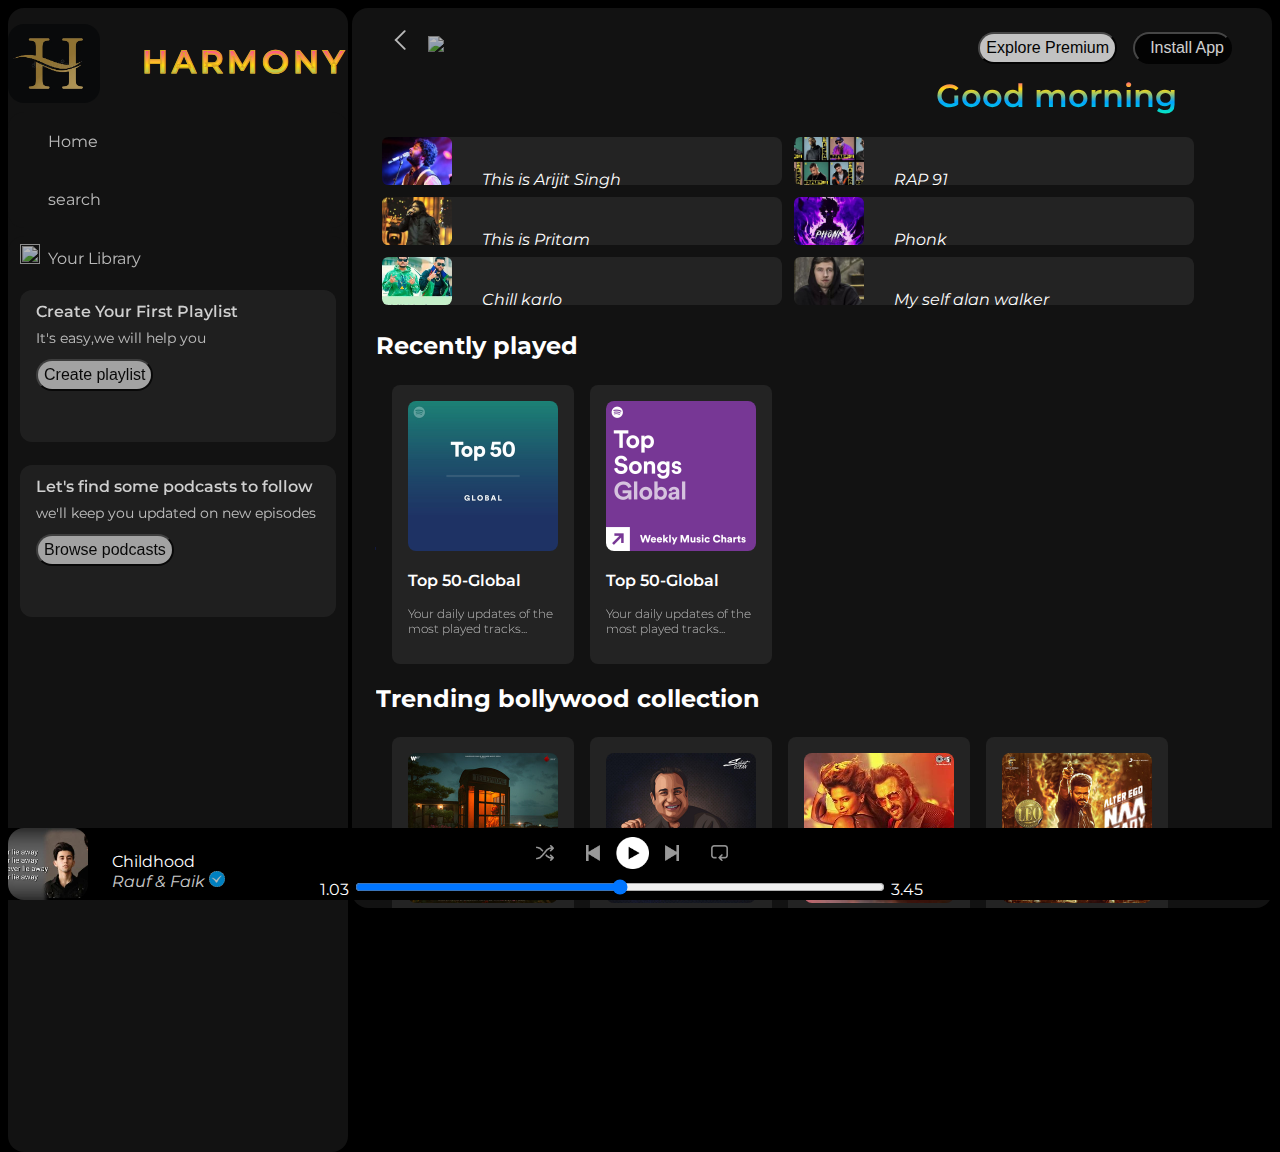
==== index.html @ d65680e7 "first commit" ====
<!DOCTYPE html>
<html lang="en">

<head>
    <meta charset="UTF-8">
    <meta name="viewport" content="width=device-width, initial-scale=1.0">
    <link rel="icon" href="assets/harmony3.jpeg">
    <link rel="stylesheet" href="style.css">
    <link rel="stylesheet" href="https://cdnjs.cloudflare.com/ajax/libs/font-awesome/6.4.2/css/all.min.css"
        integrity="sha512-z3gLpd7yknf1YoNbCzqRKc4qyor8gaKU1qmn+CShxbuBusANI9QpRohGBreCFkKxLhei6S9CQXFEbbKuqLg0DA=="
        crossorigin="anonymous" referrerpolicy="no-referrer" />
    <link rel="preconnect" href="https://fonts.googleapis.com">
    <link rel="preconnect" href="https://fonts.gstatic.com" crossorigin>
    <link href="https://fonts.googleapis.com/css2?family=Montserrat:wght@300;400;500;600;700&display=swap"
        rel="stylesheet">
    <title>Harmony- Web Player: Music for everyone</title>
</head>

<body>
    <div class="main">
        <div class="slidebar">
            <div class="logo">
                <div class="logo-img">
                    <img src="assets/harmony4.webp">
                </div>
                <div class="logo-info">HARMONY</div>
    
            </div>
            <div class="nav">
                <div class="nav-option">
                    <i class="fa-solid fa-house"></i>
                    <a href="#">Home</a>
                </div>
                <div class="nav-option">
                    <i class="fa-solid fa-magnifying-glass"></i>
                    <a href="#">search</a>
                </div>
            </div>
            <div class="library">
                <div class="options">
                    <div class="lib-option">
                        <img src="assets/library_icon - Shortcut.lnk">
                        <a href="#">Your Library</a>
                    </div>
                    <div class="icons">
                        <i class="fa-solid fa-plus"></i>
                        <i class="fa-solid fa-arrow-right"></i>
                    </div>
                </div>
                <div class="lib-boxes">
                    <div class="box">
                        <div class="box-p1">Create Your First Playlist</div>
                        <div class="box-p2">It's easy,we will help you</div>
                        <button class="badge">Create playlist</button>
                    </div>
                    <div class="box">
                        <div class="box-p1">Let's find some podcasts to follow</div>
                        <div class="box-p2">we'll keep you updated on new episodes</div>
                        <button class="badge">Browse podcasts</button>
                    </div>
                </div>
            </div>
        </div>
        <div class="main-content">
            <div class="sticky-nav">
                <div class="sticky-nav-icons">
                    <img src="assets/backward_icon.png">
                    <img src="assets/forward_icon - Shortcut.lnk" class="hide">
                </div>
                <div class="sticky-nav-options">
                    <button class="badge hide">Explore Premium</button>
                    <button class="badge dark-badge"><i class="fa-solid fa-circle-down"></i>Install App </button>
                    <i class="fa-regular fa-user"></i>
                </div>
            </div>
            <div class="animation">
                <div class="greet"> Good morning </div>
                <div class="body">
                    <div class="color one"><img src="assets/arijitsingh.jpeg"> <i>This is Arijit Singh</i></div>
                    <div class="color two"><img src="assets/RAP91jpeg.jpeg"> <i>RAP 91</i> </div>
                    <div class="color three"><img src="assets/pritam.jpeg"> <i>This is Pritam</i> </div>
                    <div class="color four"> <img src="assets/phonk.jpeg"> <i>Phonk</i> </div>
                    <div class="color five"> <img src="assets/chill.jpeg"> <i>Chill karlo</i></div>
                    <div class="color six"><img src="assets/alan.jpeg"> <i>My self alan walker</i></div>
                </div>
            </div>
            <h2>Recently played</h2>
            <div class="cards-container">
                <div class="card">
                    <img src="assets/card1img.jpeg">
                    <P class="card-tittle">Top 50-Global</P>
                    <p class="card-info">Your daily updates of the most played tracks...</p>
                </div>
                <div class="card">
                    <img src="assets/card5img.jpeg">
                    <P class="card-tittle">Top 50-Global</P>
                    <p class="card-info">Your daily updates of the most played tracks...</p>
                </div>
            </div>
            <h2>Trending bollywood collection</h2>
            <div class="cards-container">
                <div class="card">
                    <img src="assets/card2img.jpeg">
                    <P class="card-tittle">Top 50-Global</P>
                    <p class="card-info">Your daily updates of the most played tracks...</p>
                </div>
                <div class="card">
                    <img src="assets/card3img.jpeg">
                    <P class="card-tittle">Top 50-Global</P>
                    <p class="card-info">Your daily updates of the most played tracks...</p>
                </div>
                <div class="card">
                    <img src="assets/bollywoodimg.jpeg">
                    <P class="card-tittle">Top 50-Global</P>
                    <p class="card-info">Your daily updates of the most played tracks...</p>
                </div>
                <div class="card">
                    <img src="assets/card4img.jpeg">
                    <P class="card-tittle">Top 50-Global</P>
                    <p class="card-info">Your daily updates of the most played tracks...</p>
                </div>
                <div class="card">
                    <img src="assets/bollywoodimg1.jpeg">
                    <P class="card-tittle">Top 50-Global</P>
                    <p class="card-info">Your daily updates of the most played tracks...</p>
                </div>
            </div>
            <h2>Featured Charts</h2>
            <div class="cards-container">
                <div class="card">
                    <img src="assets/card5img.jpeg">
                    <P class="card-tittle">Top 50-Global</P>
                    <p class="card-info">Your daily updates of the most played tracks...</p>
                </div>
                <div class="card">
                    <img src="assets/card6img.jpeg">
                    <P class="card-tittle">Top 50-Global</P>
                    <p class="card-info">Your daily updates of the most played tracks...</p>
                </div>
                <div class="card">
                    <img src="assets/card1img.jpeg">
                    <P class="card-tittle">Top 50-Global</P>
                    <p class="card-info">Your daily updates of the most played tracks...</p>
                </div>
            </div>
            <h2>Your favorite artists</h2>
            <div class="cards-container">
                <div class="card1">
                    <img src="assets/pariesh.jpeg">
                    <P class="card-tittle">Parmish verma</P>
                    <p class="card-info">Artist...</p>
                </div>
                <div class="card1">
                    <img src="assets/sidhu.jpeg">
                    <P class="card-tittle">Sidhu moose wala</P>
                    <p class="card-info">Artist...</p>
                </div>
                <div class="card1">
                    <img src="assets/alanwalker1.jpeg">
                    <P class="card-tittle">Alan walker</P>
                    <p class="card-info">Artist...</p>
                </div>
                <div class="card1">
                    <img src="assets/honey.jpeg">
                    <P class="card-tittle">Honey singh</P>
                    <p class="card-info">Artist...</p>
                </div>
            </div>
            <div class="footer">
                <div class="line"></div>
            </div>
        </div>
        <div class="music-player">
            <div class="album">
                <div class="photo"> <img src="assets/childhood1.jpeg"></div>

                <div class="photo-info"> Childhood<br>
                    <i>Rauf & Faik <img src="assets/bluetick1.jpeg"></i>
                </div>
                <div class="like-logo">
                    <i class="fa-regular fa-heart"></i>
                </div>

            </div>
            <div class="player">
                <div class="player-control">
                    <img src="assets/player_icon1.png" class="player-control-icons">
                    <img src="assets/player_icon2.png" class="player-control-icons">
                    <img src="assets/player_icon3.png" class="pause-icon">
                    <img src="assets/player_icon4.png" class="player-control-icons">
                    <img src="assets/player_icon5.png" class="player-control-icons">
                </div>
                <div class="playback-bar">
                    <span class="curr-time">1.03</span>
                    <input type="range" min="0" max="100" class="progress-bar" step="">
                    <span class="full-time">3.45</span>
                </div>
            </div>
            <div class="controls">
                <div class="control-icons"><i class="fa-regular fa-bookmark"></i></div>
                <div class="control-icons"><i class="fa-solid fa-microphone-lines"></i></div>
                <div class="control-icons"><i class="fa-brands fa-bluetooth-b"></i></div>
                <div class="control-icons"><i class="fa-brands fa-playstation"></i></div>
                <div class="control-icons"> <i class="fa-regular fa-file-image"></i></div>
            </div>
            <script src="app.js"></script>
</body>

</html>
---- style.css ----
body {
    font-family: 'Montserrat', sans-serif;
    margin: 0;
    background-color: black;
    color: white;
    overflow: hidden;
}

.main {
    display: flex;
    height: 100vh;
    padding: 0.5rem;
}
.logo{
    height:5.5rem;
    width:100%;
    border-radius:1rem;
    margin-top:1rem;
    display:flex;
}
.logo img{
    height:90%;
    width:90%;
    opacity:0.8;
    border-radius:1rem;
    object-fit: cover;
    
}
.logo img:hover{
    opacity:1;
    width:100%;
    transition:1s;
}

.logo-info{
    margin-top:1.1rem;
    margin-left:2rem;
    font-weight:600;
    font-size:2rem;
    color:transparent;
    background: linear-gradient(#ff00d2, #fed90f, #00a2ff, #09f1b8, #ff00d2, #fed90f, #09f1b8, #ff00d2, #fed90f, #09f1b8);
    -webkit-background-clip: text;
    -webkit-text-fill-color: transparent;
    background-size: 300% 300%;
    animation: abhay 2s ease-in-out infinite;
    -webkit-text-stroke:1px goldenrod;
    letter-spacing:4px;
}
@keyframes abhay {
    0% {
        background-position: 0% 50%;
    }

    50% {
        background-position: 100% 50%;
    }

    ;

    100% {
        background-position: 0% 50%;
    }

    ;
}
.slidebar {
    background-color: #121212;
    width: 340px;
    border-radius: 1rem;
}
.main-content {
    background-color: #121212;
    flex: 1;
    border-radius: 1em;
    overflow: auto;
    margin-left: 4px;
    padding: 0 1.5rem 0 1.5rem;
}

.music-player {
    background-color: black;
    position: fixed;
    bottom: 0;
    width: 100%;
    height: 72px;
}

a {
    text-decoration: none;
    color: white;
}

.nav {
    background-color: #121212;
    border-radius: 1rem;
    display: flex;
    flex-direction: column;
    justify-content: center;
    height: 100px;
    padding: 0.5rem 0.75rem;
}

.nav-option {
    line-height: 2.5rem;
    opacity: 0.7;
    padding: 0.5rem 0.75rem;
}

.nav-option:hover {
    opacity: 1;
}

.nav-option i {
    font-size: 1.25rem;
}

.nav-option a {
    font-size: 1rem;
    margin-left: 1rem;
}

.lib-option img {
    height: 1.25rem;
    width: 1.25rem;
}

.lib-option {
    opacity: 0.7;
}

.lib-option:hover {
    opacity: 1;
}

.lib-option a {
    padding-left: 4px;

}

.library {
    background-color: #121212;
    height: 100%;
    border-radius: 1rem;
    margin-top: 0.5rem;
    padding: 0.5rem 0.75rem;
}

.options {
    display: flex;
    align-items: center;
    justify-content: space-between;
}

.icons i:hover {
    opacity: 1;
}

.icons {
    font-size: 1.25rem;
}

.icons i {
    margin-right: 1rem;
    opacity: 0.7;
}

.box {
    height: 8rem;
    border-radius: 0.75rem;
    background-color: #232323;
    margin-top: 1.4rem;
    padding: 0.75rem 1rem;
    opacity: 0.8;
}

.box:hover {
    opacity: 1;
}

.box-p1 {
    font-size: 1rem;
    font-weight: 550;
}

.box-p2 {
    font-size: 0.9rem;
    margin-top: 0.5rem;
    opacity: 0.9;
}

.badge {
    border-radius: 2rem;
    margin-top: 0.75rem;
    font-size: 1rem;
    opacity: 0.8;
    font-weight: 540;
    height: 2rem;
}

.outer-line {
    height: 3rem;

}

.dark-badge {
    background-color: black;
    color: #fff;
}

.dark-badge i {
    padding-right: 0.57rem;
}

.badge:hover {
    opacity: 1;
}

.sticky-nav {
    background-color: #121212;
    position: sticky;
    top: 0;
    display: flex;
    padding: 0.75rem 0 0.75rem 0;
    align-items: center;
    justify-content: space-between;
    z-index: 1;
}
.animation:hover{
background-color:#c6282841;
transition:3s;
}

.sticky-nav-icons {
    opacity: 0.7;
}

.sticky-nav-icons:hover {
    opacity: 1;
}

.sticky-nav-icons img {
    margin-left: 0.75rem;
    opacity: 1;
}

.sticky-nav-options {
    display: flex;
    justify-content: center;
    align-items: center;

}

.sticky-nav-options button {
    margin-right: 1rem;
}

@media(max-width:1000px) {
    .hide {
        display: none;
    }
}

.card {
    background-color: #232323;
    width: 150px;
    border-radius: 0.5rem;
    padding: 1rem;
    margin-left: 1rem;
    margin-top: 0.3rem;
}

.card img {
    border-radius: 0.5rem;
    width: 100%;
    overflow: hidden;
}

.cards-container {
    display: flex;
    flex-wrap: wrap;
}

.card-info {
    opacity: 0.7;
    font-weight: 280;
    font-size: 0.76rem;
}

.card-tittle {
    font-weight: 600;
}

.card:hover {
    opacity: 0.7;
}

.card1:hover {
    opacity: 0.7;
}

.card1 {
    background-color: #232323;
    width: 150px;
    height: 150px;
    border-radius: 0.5rem;
    padding: 1rem;
    margin-left: 1rem;
    margin-top: 0.3rem;
}

.card1 img {
    object-fit: cover;
    border-radius: 50%;
    width: 100%;
    height: 100%;
}

.greet {
    font-weight: 600;
    background: linear-gradient(#ff00d2, #fed90f, #00a2ff, #09f1b8, #ff00d2, #fed90f, #09f1b8, #ff00d2, #fed90f, #09f1b8);
    -webkit-background-clip: text;
    -webkit-text-fill-color: transparent;
    background-size: 300% 300%;
    animation: gradient 2s ease-in-out infinite;
    width: 350px;
    font-size: 2rem;
    margin-left:35rem;
}

@keyframes gradient {
    0% {
        background-position: 0% 50%;
    }

    50% {
        background-position: 100% 50%;
    }

    ;

    100% {
        background-position: 0% 50%;
    }

    ;
}

.color {
    width: 25rem;
    height: 3rem;
    background-color: rgba(128, 128, 128, 0.151);
    color: white;
    margin: 6px;
    border-radius: 0.5rem;
}

.body {
    display: flex;
    flex-wrap: wrap;
    margin-top: 1rem;
}

.animation {
    border-radius: 0.8rem;
}

.one:hover {
    background-color: blueviolet;
    transition: 2s;
    font-size: 1.2rem;

}

.two:hover {
    background-color: #00a2ff88;
    transition: 2s;
    font-size: 1.2rem;
}

.three:hover {
    background-color: #feda0f4f;
    transition: 2s;
    font-size: 1.2rem;
}

.four:hover {
    background-color: rgba(137, 43, 226, 0.646);
    transition: 2s;
    font-size: 1.2rem;
}

.five:hover {
    background-color: #09f1b757;
    transition: 2s;
    font-size: 1.2rem;
}

.six:hover {
    background-color: grey;
    transition: 2s;
    font-size: 1.2rem;
}

.one img {
    object-fit: cover;
    height: 100%;
    width: 70px;
    border-radius: 0.4rem;
}

.two img {
    object-fit: cover;
    height: 100%;
    width: 70px;
    border-radius: 0.4rem;
}

.three img {
    object-fit: cover;
    height: 100%;
    width: 70px;
    border-radius: 0.4rem;
}

.four img {
    object-fit: cover;
    height: 100%;
    width: 70px;
    border-radius: 0.4rem;
}

.five img {
    object-fit: cover;
    height: 100%;
    width: 70px;
    border-radius: 0.4rem;
}

.six img {
    object-fit: cover;
    height: 100%;
    width: 70px;
    border-radius: 0.4rem;
}

.one i {
    margin-left: 1.6rem;
}

.two i {
    margin-left: 1.6rem;
}

.three i {
    margin-left: 1.6rem;
}

.four i {
    margin-left: 1.6rem;
}

.five i {
    margin-left: 1.6rem;
}

.six i {
    margin-left: 1.6rem;
}

.footer {
    height: 300px;
    display: flex;
    justify-content: center;
    align-items: center;
}

.line {
    height: 30%;
    width: 92%;
    border-top: 1px solid white;
    opacity: 0.2;
}

.music-player {
    display: flex;
    justify-content: center;
    align-items: center;
}

.album {
    width: 25%;
    height: 100%;
    display: flex;
}

.photo {
    height: 100%;
    width: 5rem;
}

.photo img {
    height: 100%;
    width: 5rem;
    border-radius: 1rem;
    object-fit: cover;
}

.photo-info {
    margin: 1.5rem;
}

.photo-info i {
    opacity: 0.8;
}

.photo-info i img {
    height: 1rem;
    width: 1rem;
    border-radius: 50%;
    object-fit: cover;
    opacity: 1;

}

.like-logo {
    margin-top: 2.5rem;
    margin-left: 2rem;
    font-size: 1.3rem;
}

.like-logo i {
    opacity: 0.7;
}

.player {
    width: 50%;
}

.player-control {
    display: flex;
    justify-content: center;
    align-items: center;
}

.player-control-icons {
    height: 1rem;
    margin: 1rem;
    opacity: 0.6;
}

.pause-icon {
    height: 2rem;

}

.player-control-icons:hover {
    opacity: 1;
}

.progress-bar {
    width: 85%;
}

.controls {
    width: 25%;
    display: flex;
    margin-left: 2rem;
}

.control-icons {
    opacity: 0.7;
    font-size: 1.4rem;
    margin: 0.7rem;
}

.control-icons:hover {
    opacity: 1;
}
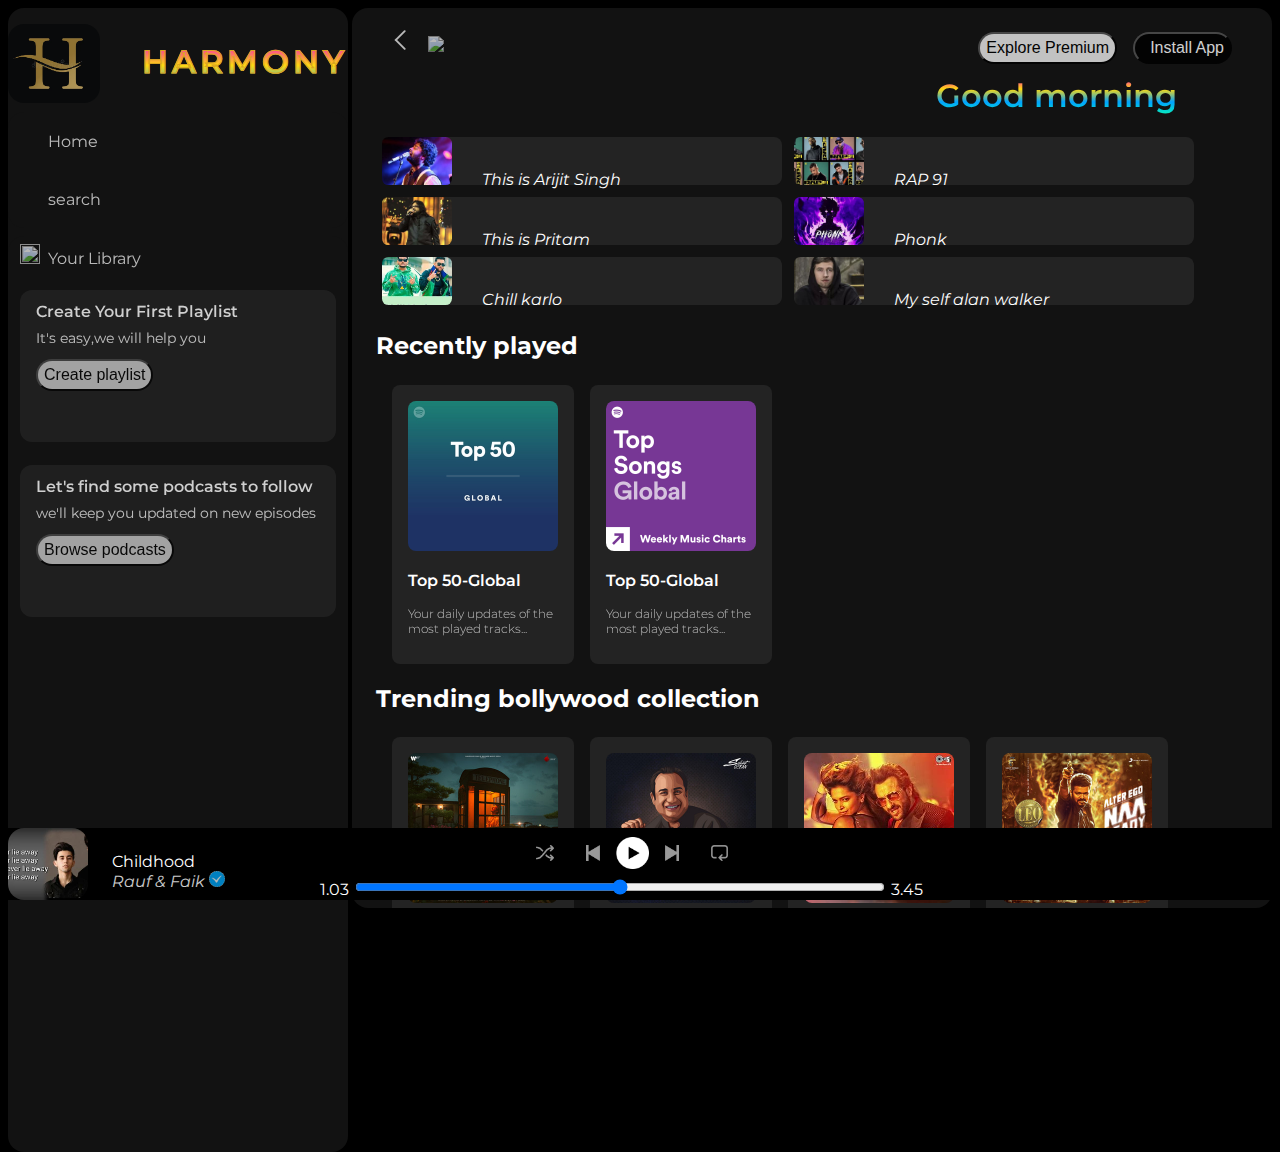
==== commit 66ecae3e: "Add files via upload" ====
--- a/index.html
+++ b/index.html
@@ -1,209 +1,209 @@
-<!DOCTYPE html>
-<html lang="en">
-
-<head>
-    <meta charset="UTF-8">
-    <meta name="viewport" content="width=device-width, initial-scale=1.0">
-    <link rel="icon" href="assets/harmony3.jpeg">
-    <link rel="stylesheet" href="style.css">
-    <link rel="stylesheet" href="https://cdnjs.cloudflare.com/ajax/libs/font-awesome/6.4.2/css/all.min.css"
-        integrity="sha512-z3gLpd7yknf1YoNbCzqRKc4qyor8gaKU1qmn+CShxbuBusANI9QpRohGBreCFkKxLhei6S9CQXFEbbKuqLg0DA=="
-        crossorigin="anonymous" referrerpolicy="no-referrer" />
-    <link rel="preconnect" href="https://fonts.googleapis.com">
-    <link rel="preconnect" href="https://fonts.gstatic.com" crossorigin>
-    <link href="https://fonts.googleapis.com/css2?family=Montserrat:wght@300;400;500;600;700&display=swap"
-        rel="stylesheet">
-    <title>Harmony- Web Player: Music for everyone</title>
-</head>
-
-<body>
-    <div class="main">
-        <div class="slidebar">
-            <div class="logo">
-                <div class="logo-img">
-                    <img src="assets/harmony4.webp">
-                </div>
-                <div class="logo-info">HARMONY</div>
-    
-            </div>
-            <div class="nav">
-                <div class="nav-option">
-                    <i class="fa-solid fa-house"></i>
-                    <a href="#">Home</a>
-                </div>
-                <div class="nav-option">
-                    <i class="fa-solid fa-magnifying-glass"></i>
-                    <a href="#">search</a>
-                </div>
-            </div>
-            <div class="library">
-                <div class="options">
-                    <div class="lib-option">
-                        <img src="assets/library_icon - Shortcut.lnk">
-                        <a href="#">Your Library</a>
-                    </div>
-                    <div class="icons">
-                        <i class="fa-solid fa-plus"></i>
-                        <i class="fa-solid fa-arrow-right"></i>
-                    </div>
-                </div>
-                <div class="lib-boxes">
-                    <div class="box">
-                        <div class="box-p1">Create Your First Playlist</div>
-                        <div class="box-p2">It's easy,we will help you</div>
-                        <button class="badge">Create playlist</button>
-                    </div>
-                    <div class="box">
-                        <div class="box-p1">Let's find some podcasts to follow</div>
-                        <div class="box-p2">we'll keep you updated on new episodes</div>
-                        <button class="badge">Browse podcasts</button>
-                    </div>
-                </div>
-            </div>
-        </div>
-        <div class="main-content">
-            <div class="sticky-nav">
-                <div class="sticky-nav-icons">
-                    <img src="assets/backward_icon.png">
-                    <img src="assets/forward_icon - Shortcut.lnk" class="hide">
-                </div>
-                <div class="sticky-nav-options">
-                    <button class="badge hide">Explore Premium</button>
-                    <button class="badge dark-badge"><i class="fa-solid fa-circle-down"></i>Install App </button>
-                    <i class="fa-regular fa-user"></i>
-                </div>
-            </div>
-            <div class="animation">
-                <div class="greet"> Good morning </div>
-                <div class="body">
-                    <div class="color one"><img src="assets/arijitsingh.jpeg"> <i>This is Arijit Singh</i></div>
-                    <div class="color two"><img src="assets/RAP91jpeg.jpeg"> <i>RAP 91</i> </div>
-                    <div class="color three"><img src="assets/pritam.jpeg"> <i>This is Pritam</i> </div>
-                    <div class="color four"> <img src="assets/phonk.jpeg"> <i>Phonk</i> </div>
-                    <div class="color five"> <img src="assets/chill.jpeg"> <i>Chill karlo</i></div>
-                    <div class="color six"><img src="assets/alan.jpeg"> <i>My self alan walker</i></div>
-                </div>
-            </div>
-            <h2>Recently played</h2>
-            <div class="cards-container">
-                <div class="card">
-                    <img src="assets/card1img.jpeg">
-                    <P class="card-tittle">Top 50-Global</P>
-                    <p class="card-info">Your daily updates of the most played tracks...</p>
-                </div>
-                <div class="card">
-                    <img src="assets/card5img.jpeg">
-                    <P class="card-tittle">Top 50-Global</P>
-                    <p class="card-info">Your daily updates of the most played tracks...</p>
-                </div>
-            </div>
-            <h2>Trending bollywood collection</h2>
-            <div class="cards-container">
-                <div class="card">
-                    <img src="assets/card2img.jpeg">
-                    <P class="card-tittle">Top 50-Global</P>
-                    <p class="card-info">Your daily updates of the most played tracks...</p>
-                </div>
-                <div class="card">
-                    <img src="assets/card3img.jpeg">
-                    <P class="card-tittle">Top 50-Global</P>
-                    <p class="card-info">Your daily updates of the most played tracks...</p>
-                </div>
-                <div class="card">
-                    <img src="assets/bollywoodimg.jpeg">
-                    <P class="card-tittle">Top 50-Global</P>
-                    <p class="card-info">Your daily updates of the most played tracks...</p>
-                </div>
-                <div class="card">
-                    <img src="assets/card4img.jpeg">
-                    <P class="card-tittle">Top 50-Global</P>
-                    <p class="card-info">Your daily updates of the most played tracks...</p>
-                </div>
-                <div class="card">
-                    <img src="assets/bollywoodimg1.jpeg">
-                    <P class="card-tittle">Top 50-Global</P>
-                    <p class="card-info">Your daily updates of the most played tracks...</p>
-                </div>
-            </div>
-            <h2>Featured Charts</h2>
-            <div class="cards-container">
-                <div class="card">
-                    <img src="assets/card5img.jpeg">
-                    <P class="card-tittle">Top 50-Global</P>
-                    <p class="card-info">Your daily updates of the most played tracks...</p>
-                </div>
-                <div class="card">
-                    <img src="assets/card6img.jpeg">
-                    <P class="card-tittle">Top 50-Global</P>
-                    <p class="card-info">Your daily updates of the most played tracks...</p>
-                </div>
-                <div class="card">
-                    <img src="assets/card1img.jpeg">
-                    <P class="card-tittle">Top 50-Global</P>
-                    <p class="card-info">Your daily updates of the most played tracks...</p>
-                </div>
-            </div>
-            <h2>Your favorite artists</h2>
-            <div class="cards-container">
-                <div class="card1">
-                    <img src="assets/pariesh.jpeg">
-                    <P class="card-tittle">Parmish verma</P>
-                    <p class="card-info">Artist...</p>
-                </div>
-                <div class="card1">
-                    <img src="assets/sidhu.jpeg">
-                    <P class="card-tittle">Sidhu moose wala</P>
-                    <p class="card-info">Artist...</p>
-                </div>
-                <div class="card1">
-                    <img src="assets/alanwalker1.jpeg">
-                    <P class="card-tittle">Alan walker</P>
-                    <p class="card-info">Artist...</p>
-                </div>
-                <div class="card1">
-                    <img src="assets/honey.jpeg">
-                    <P class="card-tittle">Honey singh</P>
-                    <p class="card-info">Artist...</p>
-                </div>
-            </div>
-            <div class="footer">
-                <div class="line"></div>
-            </div>
-        </div>
-        <div class="music-player">
-            <div class="album">
-                <div class="photo"> <img src="assets/childhood1.jpeg"></div>
-
-                <div class="photo-info"> Childhood<br>
-                    <i>Rauf & Faik <img src="assets/bluetick1.jpeg"></i>
-                </div>
-                <div class="like-logo">
-                    <i class="fa-regular fa-heart"></i>
-                </div>
-
-            </div>
-            <div class="player">
-                <div class="player-control">
-                    <img src="assets/player_icon1.png" class="player-control-icons">
-                    <img src="assets/player_icon2.png" class="player-control-icons">
-                    <img src="assets/player_icon3.png" class="pause-icon">
-                    <img src="assets/player_icon4.png" class="player-control-icons">
-                    <img src="assets/player_icon5.png" class="player-control-icons">
-                </div>
-                <div class="playback-bar">
-                    <span class="curr-time">1.03</span>
-                    <input type="range" min="0" max="100" class="progress-bar" step="">
-                    <span class="full-time">3.45</span>
-                </div>
-            </div>
-            <div class="controls">
-                <div class="control-icons"><i class="fa-regular fa-bookmark"></i></div>
-                <div class="control-icons"><i class="fa-solid fa-microphone-lines"></i></div>
-                <div class="control-icons"><i class="fa-brands fa-bluetooth-b"></i></div>
-                <div class="control-icons"><i class="fa-brands fa-playstation"></i></div>
-                <div class="control-icons"> <i class="fa-regular fa-file-image"></i></div>
-            </div>
-            <script src="app.js"></script>
-</body>
-
+<!DOCTYPE html>
+<html lang="en">
+
+<head>
+    <meta charset="UTF-8">
+    <meta name="viewport" content="width=device-width, initial-scale=1.0">
+    <link rel="icon" href="assets/harmony3.jpeg">
+    <link rel="stylesheet" href="style.css">
+    <link rel="stylesheet" href="https://cdnjs.cloudflare.com/ajax/libs/font-awesome/6.4.2/css/all.min.css"
+        integrity="sha512-z3gLpd7yknf1YoNbCzqRKc4qyor8gaKU1qmn+CShxbuBusANI9QpRohGBreCFkKxLhei6S9CQXFEbbKuqLg0DA=="
+        crossorigin="anonymous" referrerpolicy="no-referrer" />
+    <link rel="preconnect" href="https://fonts.googleapis.com">
+    <link rel="preconnect" href="https://fonts.gstatic.com" crossorigin>
+    <link href="https://fonts.googleapis.com/css2?family=Montserrat:wght@300;400;500;600;700&display=swap"
+        rel="stylesheet">
+    <title>Harmony- Web Player: Music for everyone</title>
+</head>
+
+<body>
+    <div class="main">
+        <div class="slidebar">
+            <div class="logo">
+                <div class="logo-img">
+                    <img src="assets/harmony4.webp">
+                </div>
+                <div class="logo-info">HARMONY</div>
+    
+            </div>
+            <div class="nav">
+                <div class="nav-option">
+                    <i class="fa-solid fa-house"></i>
+                    <a href="#">Home</a>
+                </div>
+                <div class="nav-option">
+                    <i class="fa-solid fa-magnifying-glass"></i>
+                    <a href="#">search</a>
+                </div>
+            </div>
+            <div class="library">
+                <div class="options">
+                    <div class="lib-option">
+                        <img src="assets/library_icon - Shortcut.lnk">
+                        <a href="#">Your Library</a>
+                    </div>
+                    <div class="icons">
+                        <i class="fa-solid fa-plus"></i>
+                        <i class="fa-solid fa-arrow-right"></i>
+                    </div>
+                </div>
+                <div class="lib-boxes">
+                    <div class="box">
+                        <div class="box-p1">Create Your First Playlist</div>
+                        <div class="box-p2">It's easy,we will help you</div>
+                        <button class="badge">Create playlist</button>
+                    </div>
+                    <div class="box">
+                        <div class="box-p1">Let's find some podcasts to follow</div>
+                        <div class="box-p2">we'll keep you updated on new episodes</div>
+                        <button class="badge">Browse podcasts</button>
+                    </div>
+                </div>
+            </div>
+        </div>
+        <div class="main-content">
+            <div class="sticky-nav">
+                <div class="sticky-nav-icons">
+                    <img src="assets/backward_icon.png">
+                    <img src="assets/forward_icon - Shortcut.lnk" class="hide">
+                </div>
+                <div class="sticky-nav-options">
+                    <button class="badge hide">Explore Premium</button>
+                    <button class="badge dark-badge"><i class="fa-solid fa-circle-down"></i>Install App </button>
+                    <i class="fa-regular fa-user"></i>
+                </div>
+            </div>
+            <div class="animation">
+                <div class="greet"> Good morning </div>
+                <div class="body">
+                    <div class="color one"><img src="assets/arijitsingh.jpeg"> <i>This is Arijit Singh</i></div>
+                    <div class="color two"><img src="assets/RAP91jpeg.jpeg"> <i>RAP 91</i> </div>
+                    <div class="color three"><img src="assets/pritam.jpeg"> <i>This is Pritam</i> </div>
+                    <div class="color four"> <img src="assets/phonk.jpeg"> <i>Phonk</i> </div>
+                    <div class="color five"> <img src="assets/chill.jpeg"> <i>Chill karlo</i></div>
+                    <div class="color six"><img src="assets/alan.jpeg"> <i>My self alan walker</i></div>
+                </div>
+            </div>
+            <h2>Recently played</h2>
+            <div class="cards-container">
+                <div class="card">
+                    <img src="assets/card1img.jpeg">
+                    <P class="card-tittle">Top 50-Global</P>
+                    <p class="card-info">Your daily updates of the most played tracks...</p>
+                </div>
+                <div class="card">
+                    <img src="assets/card5img.jpeg">
+                    <P class="card-tittle">Top 50-Global</P>
+                    <p class="card-info">Your daily updates of the most played tracks...</p>
+                </div>
+            </div>
+            <h2>Trending bollywood collection</h2>
+            <div class="cards-container">
+                <div class="card">
+                    <img src="assets/card2img.jpeg">
+                    <P class="card-tittle">Top 50-Global</P>
+                    <p class="card-info">Your daily updates of the most played tracks...</p>
+                </div>
+                <div class="card">
+                    <img src="assets/card3img.jpeg">
+                    <P class="card-tittle">Top 50-Global</P>
+                    <p class="card-info">Your daily updates of the most played tracks...</p>
+                </div>
+                <div class="card">
+                    <img src="assets/bollywoodimg.jpeg">
+                    <P class="card-tittle">Top 50-Global</P>
+                    <p class="card-info">Your daily updates of the most played tracks...</p>
+                </div>
+                <div class="card">
+                    <img src="assets/card4img.jpeg">
+                    <P class="card-tittle">Top 50-Global</P>
+                    <p class="card-info">Your daily updates of the most played tracks...</p>
+                </div>
+                <div class="card">
+                    <img src="assets/bollywoodimg1.jpeg">
+                    <P class="card-tittle">Top 50-Global</P>
+                    <p class="card-info">Your daily updates of the most played tracks...</p>
+                </div>
+            </div>
+            <h2>Featured Charts</h2>
+            <div class="cards-container">
+                <div class="card">
+                    <img src="assets/card5img.jpeg">
+                    <P class="card-tittle">Top 50-Global</P>
+                    <p class="card-info">Your daily updates of the most played tracks...</p>
+                </div>
+                <div class="card">
+                    <img src="assets/card6img.jpeg">
+                    <P class="card-tittle">Top 50-Global</P>
+                    <p class="card-info">Your daily updates of the most played tracks...</p>
+                </div>
+                <div class="card">
+                    <img src="assets/card1img.jpeg">
+                    <P class="card-tittle">Top 50-Global</P>
+                    <p class="card-info">Your daily updates of the most played tracks...</p>
+                </div>
+            </div>
+            <h2>Your favorite artists</h2>
+            <div class="cards-container">
+                <div class="card1">
+                    <img src="assets/pariesh.jpeg">
+                    <P class="card-tittle">Parmish verma</P>
+                    <p class="card-info">Artist...</p>
+                </div>
+                <div class="card1">
+                    <img src="assets/sidhu.jpeg">
+                    <P class="card-tittle">Sidhu moose wala</P>
+                    <p class="card-info">Artist...</p>
+                </div>
+                <div class="card1">
+                    <img src="assets/alanwalker1.jpeg">
+                    <P class="card-tittle">Alan walker</P>
+                    <p class="card-info">Artist...</p>
+                </div>
+                <div class="card1">
+                    <img src="assets/honey.jpeg">
+                    <P class="card-tittle">Honey singh</P>
+                    <p class="card-info">Artist...</p>
+                </div>
+            </div>
+            <div class="footer">
+                <div class="line"></div>
+            </div>
+        </div>
+        <div class="music-player">
+            <div class="album">
+                <div class="photo"> <img src="assets/childhood1.jpeg"></div>
+
+                <div class="photo-info"> Childhood<br>
+                    <i>Rauf & Faik <img src="assets/bluetick1.jpeg"></i>
+                </div>
+                <div class="like-logo">
+                    <i class="fa-regular fa-heart"></i>
+                </div>
+
+            </div>
+            <div class="player">
+                <div class="player-control">
+                    <img src="assets/player_icon1.png" class="player-control-icons">
+                    <img src="assets/player_icon2.png" class="player-control-icons">
+                    <img src="assets/player_icon3.png" class="pause-icon">
+                    <img src="assets/player_icon4.png" class="player-control-icons">
+                    <img src="assets/player_icon5.png" class="player-control-icons">
+                </div>
+                <div class="playback-bar">
+                    <span class="curr-time">1.03</span>
+                    <input type="range" min="0" max="100" class="progress-bar" step="">
+                    <span class="full-time">3.45</span>
+                </div>
+            </div>
+            <div class="controls">
+                <div class="control-icons"><i class="fa-regular fa-bookmark"></i></div>
+                <div class="control-icons"><i class="fa-solid fa-microphone-lines"></i></div>
+                <div class="control-icons"><i class="fa-brands fa-bluetooth-b"></i></div>
+                <div class="control-icons"><i class="fa-brands fa-playstation"></i></div>
+                <div class="control-icons"> <i class="fa-regular fa-file-image"></i></div>
+            </div>
+            <script src="app.js"></script>
+</body>
+
 </html>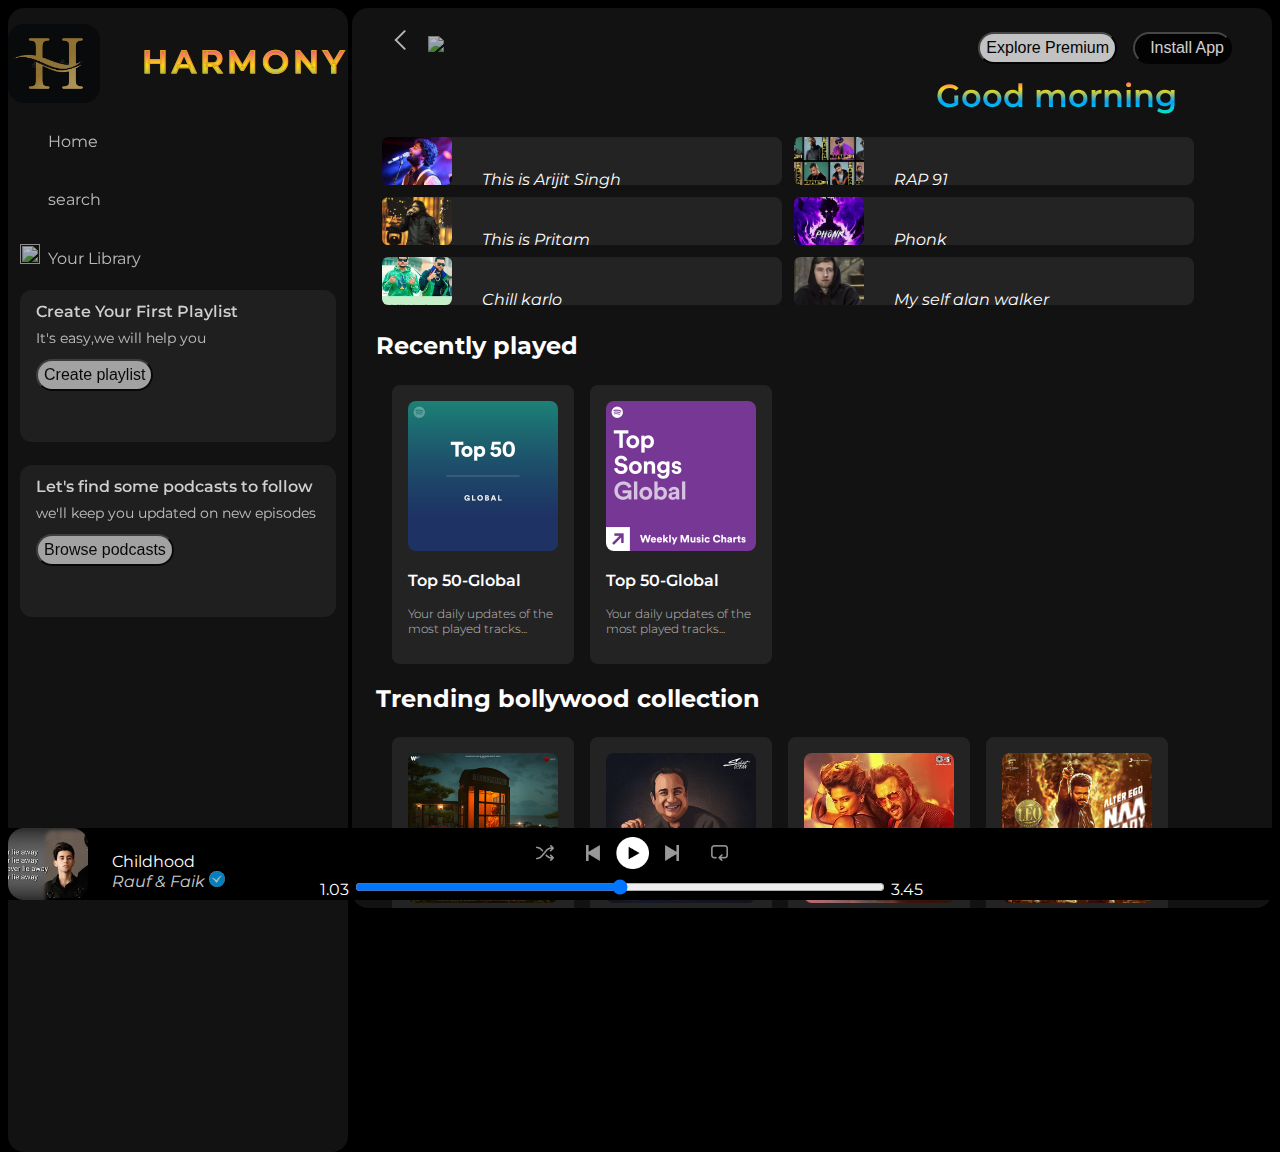
==== commit 8f0d56c6: "files added" ====
--- a/index.html
+++ b/index.html
@@ -1,209 +1,218 @@
-<!DOCTYPE html>
-<html lang="en">
-
-<head>
-    <meta charset="UTF-8">
-    <meta name="viewport" content="width=device-width, initial-scale=1.0">
-    <link rel="icon" href="assets/harmony3.jpeg">
-    <link rel="stylesheet" href="style.css">
-    <link rel="stylesheet" href="https://cdnjs.cloudflare.com/ajax/libs/font-awesome/6.4.2/css/all.min.css"
-        integrity="sha512-z3gLpd7yknf1YoNbCzqRKc4qyor8gaKU1qmn+CShxbuBusANI9QpRohGBreCFkKxLhei6S9CQXFEbbKuqLg0DA=="
-        crossorigin="anonymous" referrerpolicy="no-referrer" />
-    <link rel="preconnect" href="https://fonts.googleapis.com">
-    <link rel="preconnect" href="https://fonts.gstatic.com" crossorigin>
-    <link href="https://fonts.googleapis.com/css2?family=Montserrat:wght@300;400;500;600;700&display=swap"
-        rel="stylesheet">
-    <title>Harmony- Web Player: Music for everyone</title>
-</head>
-
-<body>
-    <div class="main">
-        <div class="slidebar">
-            <div class="logo">
-                <div class="logo-img">
-                    <img src="assets/harmony4.webp">
-                </div>
-                <div class="logo-info">HARMONY</div>
-    
-            </div>
-            <div class="nav">
-                <div class="nav-option">
-                    <i class="fa-solid fa-house"></i>
-                    <a href="#">Home</a>
-                </div>
-                <div class="nav-option">
-                    <i class="fa-solid fa-magnifying-glass"></i>
-                    <a href="#">search</a>
-                </div>
-            </div>
-            <div class="library">
-                <div class="options">
-                    <div class="lib-option">
-                        <img src="assets/library_icon - Shortcut.lnk">
-                        <a href="#">Your Library</a>
-                    </div>
-                    <div class="icons">
-                        <i class="fa-solid fa-plus"></i>
-                        <i class="fa-solid fa-arrow-right"></i>
-                    </div>
-                </div>
-                <div class="lib-boxes">
-                    <div class="box">
-                        <div class="box-p1">Create Your First Playlist</div>
-                        <div class="box-p2">It's easy,we will help you</div>
-                        <button class="badge">Create playlist</button>
-                    </div>
-                    <div class="box">
-                        <div class="box-p1">Let's find some podcasts to follow</div>
-                        <div class="box-p2">we'll keep you updated on new episodes</div>
-                        <button class="badge">Browse podcasts</button>
-                    </div>
-                </div>
-            </div>
-        </div>
-        <div class="main-content">
-            <div class="sticky-nav">
-                <div class="sticky-nav-icons">
-                    <img src="assets/backward_icon.png">
-                    <img src="assets/forward_icon - Shortcut.lnk" class="hide">
-                </div>
-                <div class="sticky-nav-options">
-                    <button class="badge hide">Explore Premium</button>
-                    <button class="badge dark-badge"><i class="fa-solid fa-circle-down"></i>Install App </button>
-                    <i class="fa-regular fa-user"></i>
-                </div>
-            </div>
-            <div class="animation">
-                <div class="greet"> Good morning </div>
-                <div class="body">
-                    <div class="color one"><img src="assets/arijitsingh.jpeg"> <i>This is Arijit Singh</i></div>
-                    <div class="color two"><img src="assets/RAP91jpeg.jpeg"> <i>RAP 91</i> </div>
-                    <div class="color three"><img src="assets/pritam.jpeg"> <i>This is Pritam</i> </div>
-                    <div class="color four"> <img src="assets/phonk.jpeg"> <i>Phonk</i> </div>
-                    <div class="color five"> <img src="assets/chill.jpeg"> <i>Chill karlo</i></div>
-                    <div class="color six"><img src="assets/alan.jpeg"> <i>My self alan walker</i></div>
-                </div>
-            </div>
-            <h2>Recently played</h2>
-            <div class="cards-container">
-                <div class="card">
-                    <img src="assets/card1img.jpeg">
-                    <P class="card-tittle">Top 50-Global</P>
-                    <p class="card-info">Your daily updates of the most played tracks...</p>
-                </div>
-                <div class="card">
-                    <img src="assets/card5img.jpeg">
-                    <P class="card-tittle">Top 50-Global</P>
-                    <p class="card-info">Your daily updates of the most played tracks...</p>
-                </div>
-            </div>
-            <h2>Trending bollywood collection</h2>
-            <div class="cards-container">
-                <div class="card">
-                    <img src="assets/card2img.jpeg">
-                    <P class="card-tittle">Top 50-Global</P>
-                    <p class="card-info">Your daily updates of the most played tracks...</p>
-                </div>
-                <div class="card">
-                    <img src="assets/card3img.jpeg">
-                    <P class="card-tittle">Top 50-Global</P>
-                    <p class="card-info">Your daily updates of the most played tracks...</p>
-                </div>
-                <div class="card">
-                    <img src="assets/bollywoodimg.jpeg">
-                    <P class="card-tittle">Top 50-Global</P>
-                    <p class="card-info">Your daily updates of the most played tracks...</p>
-                </div>
-                <div class="card">
-                    <img src="assets/card4img.jpeg">
-                    <P class="card-tittle">Top 50-Global</P>
-                    <p class="card-info">Your daily updates of the most played tracks...</p>
-                </div>
-                <div class="card">
-                    <img src="assets/bollywoodimg1.jpeg">
-                    <P class="card-tittle">Top 50-Global</P>
-                    <p class="card-info">Your daily updates of the most played tracks...</p>
-                </div>
-            </div>
-            <h2>Featured Charts</h2>
-            <div class="cards-container">
-                <div class="card">
-                    <img src="assets/card5img.jpeg">
-                    <P class="card-tittle">Top 50-Global</P>
-                    <p class="card-info">Your daily updates of the most played tracks...</p>
-                </div>
-                <div class="card">
-                    <img src="assets/card6img.jpeg">
-                    <P class="card-tittle">Top 50-Global</P>
-                    <p class="card-info">Your daily updates of the most played tracks...</p>
-                </div>
-                <div class="card">
-                    <img src="assets/card1img.jpeg">
-                    <P class="card-tittle">Top 50-Global</P>
-                    <p class="card-info">Your daily updates of the most played tracks...</p>
-                </div>
-            </div>
-            <h2>Your favorite artists</h2>
-            <div class="cards-container">
-                <div class="card1">
-                    <img src="assets/pariesh.jpeg">
-                    <P class="card-tittle">Parmish verma</P>
-                    <p class="card-info">Artist...</p>
-                </div>
-                <div class="card1">
-                    <img src="assets/sidhu.jpeg">
-                    <P class="card-tittle">Sidhu moose wala</P>
-                    <p class="card-info">Artist...</p>
-                </div>
-                <div class="card1">
-                    <img src="assets/alanwalker1.jpeg">
-                    <P class="card-tittle">Alan walker</P>
-                    <p class="card-info">Artist...</p>
-                </div>
-                <div class="card1">
-                    <img src="assets/honey.jpeg">
-                    <P class="card-tittle">Honey singh</P>
-                    <p class="card-info">Artist...</p>
-                </div>
-            </div>
-            <div class="footer">
-                <div class="line"></div>
-            </div>
-        </div>
-        <div class="music-player">
-            <div class="album">
-                <div class="photo"> <img src="assets/childhood1.jpeg"></div>
-
-                <div class="photo-info"> Childhood<br>
-                    <i>Rauf & Faik <img src="assets/bluetick1.jpeg"></i>
-                </div>
-                <div class="like-logo">
-                    <i class="fa-regular fa-heart"></i>
-                </div>
-
-            </div>
-            <div class="player">
-                <div class="player-control">
-                    <img src="assets/player_icon1.png" class="player-control-icons">
-                    <img src="assets/player_icon2.png" class="player-control-icons">
-                    <img src="assets/player_icon3.png" class="pause-icon">
-                    <img src="assets/player_icon4.png" class="player-control-icons">
-                    <img src="assets/player_icon5.png" class="player-control-icons">
-                </div>
-                <div class="playback-bar">
-                    <span class="curr-time">1.03</span>
-                    <input type="range" min="0" max="100" class="progress-bar" step="">
-                    <span class="full-time">3.45</span>
-                </div>
-            </div>
-            <div class="controls">
-                <div class="control-icons"><i class="fa-regular fa-bookmark"></i></div>
-                <div class="control-icons"><i class="fa-solid fa-microphone-lines"></i></div>
-                <div class="control-icons"><i class="fa-brands fa-bluetooth-b"></i></div>
-                <div class="control-icons"><i class="fa-brands fa-playstation"></i></div>
-                <div class="control-icons"> <i class="fa-regular fa-file-image"></i></div>
-            </div>
-            <script src="app.js"></script>
-</body>
-
+<!DOCTYPE html>
+<html lang="en">
+
+<head>
+    <meta charset="UTF-8">
+    <link href="https://unpkg.com/aos@2.3.1/dist/aos.css" rel="stylesheet">
+
+    <meta name="viewport" content="width=device-width, initial-scale=1.0">
+    <link rel="icon" href="assets/harmony3.jpeg">
+    <link rel="stylesheet" href="style.css">
+    <link rel="stylesheet" href="https://cdnjs.cloudflare.com/ajax/libs/font-awesome/6.4.2/css/all.min.css"
+        integrity="sha512-z3gLpd7yknf1YoNbCzqRKc4qyor8gaKU1qmn+CShxbuBusANI9QpRohGBreCFkKxLhei6S9CQXFEbbKuqLg0DA=="
+        crossorigin="anonymous" referrerpolicy="no-referrer" />
+    <link rel="preconnect" href="https://fonts.googleapis.com">
+    <link rel="preconnect" href="https://fonts.gstatic.com" crossorigin>
+    <link href="https://fonts.googleapis.com/css2?family=Montserrat:wght@300;400;500;600;700&display=swap"
+        rel="stylesheet">
+    <title>Harmony- Web Player: Music for everyone</title>
+</head>
+
+<body>
+    <div class="main">
+        <div class="slidebar">
+            <div class="logo">
+                <div class="logo-img">
+                    <img src="assets/harmony4.webp">
+                </div>
+                <div class="logo-info">HARMONY</div>
+
+            </div>
+            <div class="nav">
+                <div class="nav-option">
+                    <i class="fa-solid fa-house"></i>
+                    <a href="#">Home</a>
+                </div>
+                <div class="nav-option">
+                    <i class="fa-solid fa-magnifying-glass"></i>
+                    <a href="#">search</a>
+                </div>
+            </div>
+            <div class="library">
+                <div class="options">
+                    <div class="lib-option">
+                        <img src="assets/library_icon - Shortcut.lnk">
+                        <a href="#">Your Library</a>
+                    </div>
+                    <div class="icons">
+                        <i class="fa-solid fa-plus"></i>
+                        <i class="fa-solid fa-arrow-right"></i>
+                    </div>
+                </div>
+                <div class="lib-boxes">
+                    <div class="box">
+                        <div class="box-p1">Create Your First Playlist</div>
+                        <div class="box-p2">It's easy,we will help you</div>
+                        <button class="badge">Create playlist</button>
+                    </div>
+                    <div class="box">
+                        <div class="box-p1">Let's find some podcasts to follow</div>
+                        <div class="box-p2">we'll keep you updated on new episodes</div>
+                        <button class="badge">Browse podcasts</button>
+                    </div>
+                </div>
+            </div>
+        </div>
+        <div class="main-content">
+            <div class="sticky-nav">
+                <div class="sticky-nav-icons">
+                    <img src="assets/backward_icon.png">
+                    <img src="assets/forward_icon - Shortcut.lnk" class="hide">
+                </div>
+                <div class="sticky-nav-options">
+                    <button class="badge hide">Explore Premium</button>
+                    <button class="badge dark-badge"><i class="fa-solid fa-circle-down"></i>Install App </button>
+                    <i class="fa-regular fa-user"></i>
+                </div>
+            </div>
+            <div class="animation">
+                <div class="greet"> Good morning </div>
+                <div class="body">
+                    <div class="color one"><img src="assets/arijitsingh.jpeg"> <i>This is Arijit Singh</i></div>
+                    <div class="color two"><img src="assets/RAP91jpeg.jpeg"> <i>RAP 91</i> </div>
+                    <div class="color three"><img src="assets/pritam.jpeg"> <i>This is Pritam</i> </div>
+                    <div class="color four"> <img src="assets/phonk.jpeg"> <i>Phonk</i> </div>
+                    <div class="color five"> <img src="assets/chill.jpeg"> <i>Chill karlo</i></div>
+                    <div class="color six"><img src="assets/alan.jpeg"> <i>My self alan walker</i></div>
+                </div>
+            </div>
+            <h2>Recently played</h2>
+            <div class="cards-container">
+                <div class="card" data-aos="fade-up">
+                    <img src="./assets/card1img.jpeg">
+                    <P class="card-tittle">Top 50-Global</P>
+                    <p class="card-info">Your daily updates of the most played tracks...</p>
+                </div>
+                <div class="card" data-aos="fade-up">
+                    <img src="assets/card5img.jpeg">
+                    <P class="card-tittle">Top 50-Global</P>
+                    <p class="card-info">Your daily updates of the most played tracks...</p>
+                </div>
+            </div>
+            <h2>Trending bollywood collection</h2>
+            <div class="cards-container">
+                <div class="card">
+                    <img src="assets/card2img.jpeg">
+                    <P class="card-tittle">Top 50-Global</P>
+                    <p class="card-info">Your daily updates of the most played tracks...</p>
+                </div>
+                <div class="card">
+                    <img src="assets/card3img.jpeg">
+                    <P class="card-tittle">Top 50-Global</P>
+                    <p class="card-info">Your daily updates of the most played tracks...</p>
+                </div>
+                <div class="card">
+                    <img src="assets/bollywoodimg.jpeg">
+                    <P class="card-tittle">Top 50-Global</P>
+                    <p class="card-info">Your daily updates of the most played tracks...</p>
+                </div>
+                <div class="card">
+                    <img src="assets/card4img.jpeg">
+                    <P class="card-tittle">Top 50-Global</P>
+                    <p class="card-info">Your daily updates of the most played tracks...</p>
+                </div>
+                <div class="card">
+                    <img src="assets/bollywoodimg1.jpeg">
+                    <P class="card-tittle">Top 50-Global</P>
+                    <p class="card-info">Your daily updates of the most played tracks...</p>
+                </div>
+            </div>
+            <h2>Featured Charts</h2>
+            <div class="cards-container">
+                <div class="card">
+                    <img src="assets/card5img.jpeg">
+                    <P class="card-tittle">Top 50-Global</P>
+                    <p class="card-info">Your daily updates of the most played tracks...</p>
+                </div>
+                <div class="card">
+                    <img src="assets/card6img.jpeg">
+                    <P class="card-tittle">Top 50-Global</P>
+                    <p class="card-info">Your daily updates of the most played tracks...</p>
+                </div>
+                <div class="card">
+                    <img src="assets/card1img.jpeg">
+                    <P class="card-tittle">Top 50-Global</P>
+                    <p class="card-info">Your daily updates of the most played tracks...</p>
+                </div>
+            </div>
+            <h2>Your favorite artists</h2>
+            <div class="cards-container">
+                <div class="card1">
+                    <img src="assets/pariesh.jpeg">
+                    <P class="card-tittle">Parmish verma</P>
+                    <p class="card-info">Artist...</p>
+                </div>
+                <div class="card1">
+                    <img src="assets/sidhu.jpeg">
+                    <P class="card-tittle">Sidhu moose wala</P>
+                    <p class="card-info">Artist...</p>
+                </div>
+                <div class="card1">
+                    <img src="assets/alanwalker1.jpeg">
+                    <P class="card-tittle">Alan walker</P>
+                    <p class="card-info">Artist...</p>
+                </div>
+                <div class="card1">
+                    <img src="assets/honey.jpeg">
+                    <P class="card-tittle">Honey singh</P>
+                    <p class="card-info">Artist...</p>
+                </div>
+            </div>
+            <div class="footer">
+                <div class="line"></div>
+            </div>
+        </div>
+        <div class="music-player">
+            <div class="album">
+                <div class="photo"> <img src="assets/childhood1.jpeg"></div>
+
+                <div class="photo-info"> Childhood<br>
+                    <i>Rauf & Faik <img src="assets/bluetick1.jpeg"></i>
+                </div>
+                <div class="like-logo">
+                    <i class="fa-regular fa-heart"></i>
+                </div>
+
+            </div>
+            <div class="player">
+                <div class="player-control">
+                    <img src="assets/player_icon1.png" class="player-control-icons">
+                    <img src="assets/player_icon2.png" class="player-control-icons">
+                    <img src="assets/player_icon3.png" class="pause-icon">
+                    <img src="assets/player_icon4.png" class="player-control-icons">
+                    <img src="assets/player_icon5.png" class="player-control-icons">
+                </div>
+                <div class="playback-bar">
+                    <span class="curr-time">1.03</span>
+                    <input type="range" min="0" max="100" class="progress-bar" step="">
+                    <span class="full-time">3.45</span>
+                </div>
+            </div>
+            <div class="controls">
+                <div class="control-icons"><i class="fa-regular fa-bookmark"></i></div>
+                <div class="control-icons"><i class="fa-solid fa-microphone-lines"></i></div>
+                <div class="control-icons"><i class="fa-brands fa-bluetooth-b"></i></div>
+                <div class="control-icons"><i class="fa-brands fa-playstation"></i></div>
+                <div class="control-icons"> <i class="fa-regular fa-file-image"></i></div>
+            </div>
+            <script src="app.js"></script>
+            <script src="https://unpkg.com/aos@2.3.1/dist/aos.js"></script>
+            <script>
+                AOS.init({
+                    offset: 100
+                });
+            </script>
+</body>
+
+
 </html>--- a/style.css
+++ b/style.css
@@ -1,578 +1,578 @@
-body {
-    font-family: 'Montserrat', sans-serif;
-    margin: 0;
-    background-color: black;
-    color: white;
-    overflow: hidden;
-}
-
-.main {
-    display: flex;
-    height: 100vh;
-    padding: 0.5rem;
-}
-.logo{
-    height:5.5rem;
-    width:100%;
-    border-radius:1rem;
-    margin-top:1rem;
-    display:flex;
-}
-.logo img{
-    height:90%;
-    width:90%;
-    opacity:0.8;
-    border-radius:1rem;
-    object-fit: cover;
-    
-}
-.logo img:hover{
-    opacity:1;
-    width:100%;
-    transition:1s;
-}
-
-.logo-info{
-    margin-top:1.1rem;
-    margin-left:2rem;
-    font-weight:600;
-    font-size:2rem;
-    color:transparent;
-    background: linear-gradient(#ff00d2, #fed90f, #00a2ff, #09f1b8, #ff00d2, #fed90f, #09f1b8, #ff00d2, #fed90f, #09f1b8);
-    -webkit-background-clip: text;
-    -webkit-text-fill-color: transparent;
-    background-size: 300% 300%;
-    animation: abhay 2s ease-in-out infinite;
-    -webkit-text-stroke:1px goldenrod;
-    letter-spacing:4px;
-}
-@keyframes abhay {
-    0% {
-        background-position: 0% 50%;
-    }
-
-    50% {
-        background-position: 100% 50%;
-    }
-
-    ;
-
-    100% {
-        background-position: 0% 50%;
-    }
-
-    ;
-}
-.slidebar {
-    background-color: #121212;
-    width: 340px;
-    border-radius: 1rem;
-}
-.main-content {
-    background-color: #121212;
-    flex: 1;
-    border-radius: 1em;
-    overflow: auto;
-    margin-left: 4px;
-    padding: 0 1.5rem 0 1.5rem;
-}
-
-.music-player {
-    background-color: black;
-    position: fixed;
-    bottom: 0;
-    width: 100%;
-    height: 72px;
-}
-
-a {
-    text-decoration: none;
-    color: white;
-}
-
-.nav {
-    background-color: #121212;
-    border-radius: 1rem;
-    display: flex;
-    flex-direction: column;
-    justify-content: center;
-    height: 100px;
-    padding: 0.5rem 0.75rem;
-}
-
-.nav-option {
-    line-height: 2.5rem;
-    opacity: 0.7;
-    padding: 0.5rem 0.75rem;
-}
-
-.nav-option:hover {
-    opacity: 1;
-}
-
-.nav-option i {
-    font-size: 1.25rem;
-}
-
-.nav-option a {
-    font-size: 1rem;
-    margin-left: 1rem;
-}
-
-.lib-option img {
-    height: 1.25rem;
-    width: 1.25rem;
-}
-
-.lib-option {
-    opacity: 0.7;
-}
-
-.lib-option:hover {
-    opacity: 1;
-}
-
-.lib-option a {
-    padding-left: 4px;
-
-}
-
-.library {
-    background-color: #121212;
-    height: 100%;
-    border-radius: 1rem;
-    margin-top: 0.5rem;
-    padding: 0.5rem 0.75rem;
-}
-
-.options {
-    display: flex;
-    align-items: center;
-    justify-content: space-between;
-}
-
-.icons i:hover {
-    opacity: 1;
-}
-
-.icons {
-    font-size: 1.25rem;
-}
-
-.icons i {
-    margin-right: 1rem;
-    opacity: 0.7;
-}
-
-.box {
-    height: 8rem;
-    border-radius: 0.75rem;
-    background-color: #232323;
-    margin-top: 1.4rem;
-    padding: 0.75rem 1rem;
-    opacity: 0.8;
-}
-
-.box:hover {
-    opacity: 1;
-}
-
-.box-p1 {
-    font-size: 1rem;
-    font-weight: 550;
-}
-
-.box-p2 {
-    font-size: 0.9rem;
-    margin-top: 0.5rem;
-    opacity: 0.9;
-}
-
-.badge {
-    border-radius: 2rem;
-    margin-top: 0.75rem;
-    font-size: 1rem;
-    opacity: 0.8;
-    font-weight: 540;
-    height: 2rem;
-}
-
-.outer-line {
-    height: 3rem;
-
-}
-
-.dark-badge {
-    background-color: black;
-    color: #fff;
-}
-
-.dark-badge i {
-    padding-right: 0.57rem;
-}
-
-.badge:hover {
-    opacity: 1;
-}
-
-.sticky-nav {
-    background-color: #121212;
-    position: sticky;
-    top: 0;
-    display: flex;
-    padding: 0.75rem 0 0.75rem 0;
-    align-items: center;
-    justify-content: space-between;
-    z-index: 1;
-}
-.animation:hover{
-background-color:#c6282841;
-transition:3s;
-}
-
-.sticky-nav-icons {
-    opacity: 0.7;
-}
-
-.sticky-nav-icons:hover {
-    opacity: 1;
-}
-
-.sticky-nav-icons img {
-    margin-left: 0.75rem;
-    opacity: 1;
-}
-
-.sticky-nav-options {
-    display: flex;
-    justify-content: center;
-    align-items: center;
-
-}
-
-.sticky-nav-options button {
-    margin-right: 1rem;
-}
-
-@media(max-width:1000px) {
-    .hide {
-        display: none;
-    }
-}
-
-.card {
-    background-color: #232323;
-    width: 150px;
-    border-radius: 0.5rem;
-    padding: 1rem;
-    margin-left: 1rem;
-    margin-top: 0.3rem;
-}
-
-.card img {
-    border-radius: 0.5rem;
-    width: 100%;
-    overflow: hidden;
-}
-
-.cards-container {
-    display: flex;
-    flex-wrap: wrap;
-}
-
-.card-info {
-    opacity: 0.7;
-    font-weight: 280;
-    font-size: 0.76rem;
-}
-
-.card-tittle {
-    font-weight: 600;
-}
-
-.card:hover {
-    opacity: 0.7;
-}
-
-.card1:hover {
-    opacity: 0.7;
-}
-
-.card1 {
-    background-color: #232323;
-    width: 150px;
-    height: 150px;
-    border-radius: 0.5rem;
-    padding: 1rem;
-    margin-left: 1rem;
-    margin-top: 0.3rem;
-}
-
-.card1 img {
-    object-fit: cover;
-    border-radius: 50%;
-    width: 100%;
-    height: 100%;
-}
-
-.greet {
-    font-weight: 600;
-    background: linear-gradient(#ff00d2, #fed90f, #00a2ff, #09f1b8, #ff00d2, #fed90f, #09f1b8, #ff00d2, #fed90f, #09f1b8);
-    -webkit-background-clip: text;
-    -webkit-text-fill-color: transparent;
-    background-size: 300% 300%;
-    animation: gradient 2s ease-in-out infinite;
-    width: 350px;
-    font-size: 2rem;
-    margin-left:35rem;
-}
-
-@keyframes gradient {
-    0% {
-        background-position: 0% 50%;
-    }
-
-    50% {
-        background-position: 100% 50%;
-    }
-
-    ;
-
-    100% {
-        background-position: 0% 50%;
-    }
-
-    ;
-}
-
-.color {
-    width: 25rem;
-    height: 3rem;
-    background-color: rgba(128, 128, 128, 0.151);
-    color: white;
-    margin: 6px;
-    border-radius: 0.5rem;
-}
-
-.body {
-    display: flex;
-    flex-wrap: wrap;
-    margin-top: 1rem;
-}
-
-.animation {
-    border-radius: 0.8rem;
-}
-
-.one:hover {
-    background-color: blueviolet;
-    transition: 2s;
-    font-size: 1.2rem;
-
-}
-
-.two:hover {
-    background-color: #00a2ff88;
-    transition: 2s;
-    font-size: 1.2rem;
-}
-
-.three:hover {
-    background-color: #feda0f4f;
-    transition: 2s;
-    font-size: 1.2rem;
-}
-
-.four:hover {
-    background-color: rgba(137, 43, 226, 0.646);
-    transition: 2s;
-    font-size: 1.2rem;
-}
-
-.five:hover {
-    background-color: #09f1b757;
-    transition: 2s;
-    font-size: 1.2rem;
-}
-
-.six:hover {
-    background-color: grey;
-    transition: 2s;
-    font-size: 1.2rem;
-}
-
-.one img {
-    object-fit: cover;
-    height: 100%;
-    width: 70px;
-    border-radius: 0.4rem;
-}
-
-.two img {
-    object-fit: cover;
-    height: 100%;
-    width: 70px;
-    border-radius: 0.4rem;
-}
-
-.three img {
-    object-fit: cover;
-    height: 100%;
-    width: 70px;
-    border-radius: 0.4rem;
-}
-
-.four img {
-    object-fit: cover;
-    height: 100%;
-    width: 70px;
-    border-radius: 0.4rem;
-}
-
-.five img {
-    object-fit: cover;
-    height: 100%;
-    width: 70px;
-    border-radius: 0.4rem;
-}
-
-.six img {
-    object-fit: cover;
-    height: 100%;
-    width: 70px;
-    border-radius: 0.4rem;
-}
-
-.one i {
-    margin-left: 1.6rem;
-}
-
-.two i {
-    margin-left: 1.6rem;
-}
-
-.three i {
-    margin-left: 1.6rem;
-}
-
-.four i {
-    margin-left: 1.6rem;
-}
-
-.five i {
-    margin-left: 1.6rem;
-}
-
-.six i {
-    margin-left: 1.6rem;
-}
-
-.footer {
-    height: 300px;
-    display: flex;
-    justify-content: center;
-    align-items: center;
-}
-
-.line {
-    height: 30%;
-    width: 92%;
-    border-top: 1px solid white;
-    opacity: 0.2;
-}
-
-.music-player {
-    display: flex;
-    justify-content: center;
-    align-items: center;
-}
-
-.album {
-    width: 25%;
-    height: 100%;
-    display: flex;
-}
-
-.photo {
-    height: 100%;
-    width: 5rem;
-}
-
-.photo img {
-    height: 100%;
-    width: 5rem;
-    border-radius: 1rem;
-    object-fit: cover;
-}
-
-.photo-info {
-    margin: 1.5rem;
-}
-
-.photo-info i {
-    opacity: 0.8;
-}
-
-.photo-info i img {
-    height: 1rem;
-    width: 1rem;
-    border-radius: 50%;
-    object-fit: cover;
-    opacity: 1;
-
-}
-
-.like-logo {
-    margin-top: 2.5rem;
-    margin-left: 2rem;
-    font-size: 1.3rem;
-}
-
-.like-logo i {
-    opacity: 0.7;
-}
-
-.player {
-    width: 50%;
-}
-
-.player-control {
-    display: flex;
-    justify-content: center;
-    align-items: center;
-}
-
-.player-control-icons {
-    height: 1rem;
-    margin: 1rem;
-    opacity: 0.6;
-}
-
-.pause-icon {
-    height: 2rem;
-
-}
-
-.player-control-icons:hover {
-    opacity: 1;
-}
-
-.progress-bar {
-    width: 85%;
-}
-
-.controls {
-    width: 25%;
-    display: flex;
-    margin-left: 2rem;
-}
-
-.control-icons {
-    opacity: 0.7;
-    font-size: 1.4rem;
-    margin: 0.7rem;
-}
-
-.control-icons:hover {
-    opacity: 1;
-}
+body {
+    font-family: 'Montserrat', sans-serif;
+    margin: 0;
+    background-color: black;
+    color: white;
+    overflow: hidden;
+}
+
+.main {
+    display: flex;
+    height: 100vh;
+    padding: 0.5rem;
+}
+.logo{
+    height:5.5rem;
+    width:100%;
+    border-radius:1rem;
+    margin-top:1rem;
+    display:flex;
+}
+.logo img{
+    height:90%;
+    width:90%;
+    opacity:0.8;
+    border-radius:1rem;
+    object-fit: cover;
+    
+}
+.logo img:hover{
+    opacity:1;
+    width:100%;
+    transition:1s;
+}
+
+.logo-info{
+    margin-top:1.1rem;
+    margin-left:2rem;
+    font-weight:600;
+    font-size:2rem;
+    color:transparent;
+    background: linear-gradient(#ff00d2, #fed90f, #00a2ff, #09f1b8, #ff00d2, #fed90f, #09f1b8, #ff00d2, #fed90f, #09f1b8);
+    -webkit-background-clip: text;
+    -webkit-text-fill-color: transparent;
+    background-size: 300% 300%;
+    animation: abhay 2s ease-in-out infinite;
+    -webkit-text-stroke:1px goldenrod;
+    letter-spacing:4px;
+}
+@keyframes abhay {
+    0% {
+        background-position: 0% 50%;
+    }
+
+    50% {
+        background-position: 100% 50%;
+    }
+
+    ;
+
+    100% {
+        background-position: 0% 50%;
+    }
+
+    ;
+}
+.slidebar {
+    background-color: #121212;
+    width: 340px;
+    border-radius: 1rem;
+}
+.main-content {
+    background-color: #121212;
+    flex: 1;
+    border-radius: 1em;
+    overflow: auto;
+    margin-left: 4px;
+    padding: 0 1.5rem 0 1.5rem;
+}
+
+.music-player {
+    background-color: black;
+    position: fixed;
+    bottom: 0;
+    width: 100%;
+    height: 72px;
+}
+
+a {
+    text-decoration: none;
+    color: white;
+}
+
+.nav {
+    background-color: #121212;
+    border-radius: 1rem;
+    display: flex;
+    flex-direction: column;
+    justify-content: center;
+    height: 100px;
+    padding: 0.5rem 0.75rem;
+}
+
+.nav-option {
+    line-height: 2.5rem;
+    opacity: 0.7;
+    padding: 0.5rem 0.75rem;
+}
+
+.nav-option:hover {
+    opacity: 1;
+}
+
+.nav-option i {
+    font-size: 1.25rem;
+}
+
+.nav-option a {
+    font-size: 1rem;
+    margin-left: 1rem;
+}
+
+.lib-option img {
+    height: 1.25rem;
+    width: 1.25rem;
+}
+
+.lib-option {
+    opacity: 0.7;
+}
+
+.lib-option:hover {
+    opacity: 1;
+}
+
+.lib-option a {
+    padding-left: 4px;
+
+}
+
+.library {
+    background-color: #121212;
+    height: 100%;
+    border-radius: 1rem;
+    margin-top: 0.5rem;
+    padding: 0.5rem 0.75rem;
+}
+
+.options {
+    display: flex;
+    align-items: center;
+    justify-content: space-between;
+}
+
+.icons i:hover {
+    opacity: 1;
+}
+
+.icons {
+    font-size: 1.25rem;
+}
+
+.icons i {
+    margin-right: 1rem;
+    opacity: 0.7;
+}
+
+.box {
+    height: 8rem;
+    border-radius: 0.75rem;
+    background-color: #232323;
+    margin-top: 1.4rem;
+    padding: 0.75rem 1rem;
+    opacity: 0.8;
+}
+
+.box:hover {
+    opacity: 1;
+}
+
+.box-p1 {
+    font-size: 1rem;
+    font-weight: 550;
+}
+
+.box-p2 {
+    font-size: 0.9rem;
+    margin-top: 0.5rem;
+    opacity: 0.9;
+}
+
+.badge {
+    border-radius: 2rem;
+    margin-top: 0.75rem;
+    font-size: 1rem;
+    opacity: 0.8;
+    font-weight: 540;
+    height: 2rem;
+}
+
+.outer-line {
+    height: 3rem;
+
+}
+
+.dark-badge {
+    background-color: black;
+    color: #fff;
+}
+
+.dark-badge i {
+    padding-right: 0.57rem;
+}
+
+.badge:hover {
+    opacity: 1;
+}
+
+.sticky-nav {
+    background-color: #121212;
+    position: sticky;
+    top: 0;
+    display: flex;
+    padding: 0.75rem 0 0.75rem 0;
+    align-items: center;
+    justify-content: space-between;
+    z-index: 1;
+}
+.animation:hover{
+background-color:#c6282841;
+transition:3s;
+}
+
+.sticky-nav-icons {
+    opacity: 0.7;
+}
+
+.sticky-nav-icons:hover {
+    opacity: 1;
+}
+
+.sticky-nav-icons img {
+    margin-left: 0.75rem;
+    opacity: 1;
+}
+
+.sticky-nav-options {
+    display: flex;
+    justify-content: center;
+    align-items: center;
+
+}
+
+.sticky-nav-options button {
+    margin-right: 1rem;
+}
+
+@media(max-width:1000px) {
+    .hide {
+        display: none;
+    }
+}
+
+.card {
+    background-color: #232323;
+    width: 150px;
+    border-radius: 0.5rem;
+    padding: 1rem;
+    margin-left: 1rem;
+    margin-top: 0.3rem;
+}
+
+.card img {
+    border-radius: 0.5rem;
+    width: 100%;
+    overflow: hidden;
+}
+
+.cards-container {
+    display: flex;
+    flex-wrap: wrap;
+}
+
+.card-info {
+    opacity: 0.7;
+    font-weight: 280;
+    font-size: 0.76rem;
+}
+
+.card-tittle {
+    font-weight: 600;
+}
+
+.card:hover {
+    opacity: 0.7;
+}
+
+.card1:hover {
+    opacity: 0.7;
+}
+
+.card1 {
+    background-color: #232323;
+    width: 150px;
+    height: 150px;
+    border-radius: 0.5rem;
+    padding: 1rem;
+    margin-left: 1rem;
+    margin-top: 0.3rem;
+}
+
+.card1 img {
+    object-fit: cover;
+    border-radius: 50%;
+    width: 100%;
+    height: 100%;
+}
+
+.greet {
+    font-weight: 600;
+    background: linear-gradient(#ff00d2, #fed90f, #00a2ff, #09f1b8, #ff00d2, #fed90f, #09f1b8, #ff00d2, #fed90f, #09f1b8);
+    -webkit-background-clip: text;
+    -webkit-text-fill-color: transparent;
+    background-size: 300% 300%;
+    animation: gradient 2s ease-in-out infinite;
+    width: 350px;
+    font-size: 2rem;
+    margin-left:35rem;
+}
+
+@keyframes gradient {
+    0% {
+        background-position: 0% 50%;
+    }
+
+    50% {
+        background-position: 100% 50%;
+    }
+
+    ;
+
+    100% {
+        background-position: 0% 50%;
+    }
+
+    ;
+}
+
+.color {
+    width: 25rem;
+    height: 3rem;
+    background-color: rgba(128, 128, 128, 0.151);
+    color: white;
+    margin: 6px;
+    border-radius: 0.5rem;
+}
+
+.body {
+    display: flex;
+    flex-wrap: wrap;
+    margin-top: 1rem;
+}
+
+.animation {
+    border-radius: 0.8rem;
+}
+
+.one:hover {
+    background-color: blueviolet;
+    transition: 2s;
+    font-size: 1.2rem;
+
+}
+
+.two:hover {
+    background-color: #00a2ff88;
+    transition: 2s;
+    font-size: 1.2rem;
+}
+
+.three:hover {
+    background-color: #feda0f4f;
+    transition: 2s;
+    font-size: 1.2rem;
+}
+
+.four:hover {
+    background-color: rgba(137, 43, 226, 0.646);
+    transition: 2s;
+    font-size: 1.2rem;
+}
+
+.five:hover {
+    background-color: #09f1b757;
+    transition: 2s;
+    font-size: 1.2rem;
+}
+
+.six:hover {
+    background-color: grey;
+    transition: 2s;
+    font-size: 1.2rem;
+}
+
+.one img {
+    object-fit: cover;
+    height: 100%;
+    width: 70px;
+    border-radius: 0.4rem;
+}
+
+.two img {
+    object-fit: cover;
+    height: 100%;
+    width: 70px;
+    border-radius: 0.4rem;
+}
+
+.three img {
+    object-fit: cover;
+    height: 100%;
+    width: 70px;
+    border-radius: 0.4rem;
+}
+
+.four img {
+    object-fit: cover;
+    height: 100%;
+    width: 70px;
+    border-radius: 0.4rem;
+}
+
+.five img {
+    object-fit: cover;
+    height: 100%;
+    width: 70px;
+    border-radius: 0.4rem;
+}
+
+.six img {
+    object-fit: cover;
+    height: 100%;
+    width: 70px;
+    border-radius: 0.4rem;
+}
+
+.one i {
+    margin-left: 1.6rem;
+}
+
+.two i {
+    margin-left: 1.6rem;
+}
+
+.three i {
+    margin-left: 1.6rem;
+}
+
+.four i {
+    margin-left: 1.6rem;
+}
+
+.five i {
+    margin-left: 1.6rem;
+}
+
+.six i {
+    margin-left: 1.6rem;
+}
+
+.footer {
+    height: 300px;
+    display: flex;
+    justify-content: center;
+    align-items: center;
+}
+
+.line {
+    height: 30%;
+    width: 92%;
+    border-top: 1px solid white;
+    opacity: 0.2;
+}
+
+.music-player {
+    display: flex;
+    justify-content: center;
+    align-items: center;
+}
+
+.album {
+    width: 25%;
+    height: 100%;
+    display: flex;
+}
+
+.photo {
+    height: 100%;
+    width: 5rem;
+}
+
+.photo img {
+    height: 100%;
+    width: 5rem;
+    border-radius: 1rem;
+    object-fit: cover;
+}
+
+.photo-info {
+    margin: 1.5rem;
+}
+
+.photo-info i {
+    opacity: 0.8;
+}
+
+.photo-info i img {
+    height: 1rem;
+    width: 1rem;
+    border-radius: 50%;
+    object-fit: cover;
+    opacity: 1;
+
+}
+
+.like-logo {
+    margin-top: 2.5rem;
+    margin-left: 2rem;
+    font-size: 1.3rem;
+}
+
+.like-logo i {
+    opacity: 0.7;
+}
+
+.player {
+    width: 50%;
+}
+
+.player-control {
+    display: flex;
+    justify-content: center;
+    align-items: center;
+}
+
+.player-control-icons {
+    height: 1rem;
+    margin: 1rem;
+    opacity: 0.6;
+}
+
+.pause-icon {
+    height: 2rem;
+
+}
+
+.player-control-icons:hover {
+    opacity: 1;
+}
+
+.progress-bar {
+    width: 85%;
+}
+
+.controls {
+    width: 25%;
+    display: flex;
+    margin-left: 2rem;
+}
+
+.control-icons {
+    opacity: 0.7;
+    font-size: 1.4rem;
+    margin: 0.7rem;
+}
+
+.control-icons:hover {
+    opacity: 1;
+}
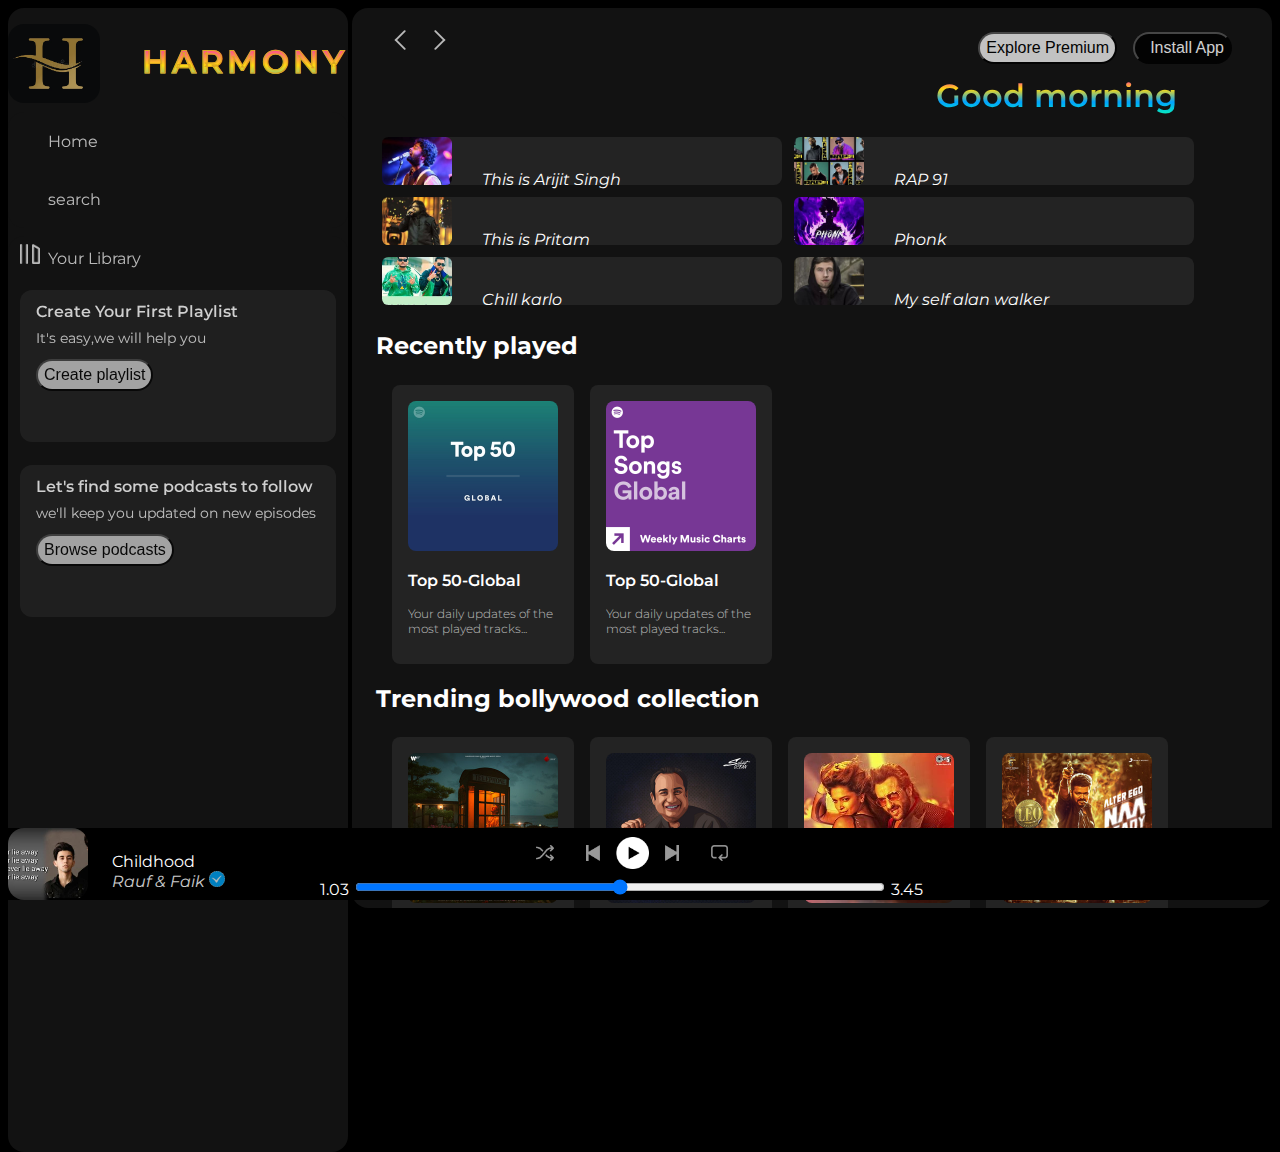
==== commit f7d76729: "Add files via upload" ====
--- a/index.html
+++ b/index.html
@@ -1,218 +1,218 @@
-<!DOCTYPE html>
-<html lang="en">
-
-<head>
-    <meta charset="UTF-8">
-    <link href="https://unpkg.com/aos@2.3.1/dist/aos.css" rel="stylesheet">
-
-    <meta name="viewport" content="width=device-width, initial-scale=1.0">
-    <link rel="icon" href="assets/harmony3.jpeg">
-    <link rel="stylesheet" href="style.css">
-    <link rel="stylesheet" href="https://cdnjs.cloudflare.com/ajax/libs/font-awesome/6.4.2/css/all.min.css"
-        integrity="sha512-z3gLpd7yknf1YoNbCzqRKc4qyor8gaKU1qmn+CShxbuBusANI9QpRohGBreCFkKxLhei6S9CQXFEbbKuqLg0DA=="
-        crossorigin="anonymous" referrerpolicy="no-referrer" />
-    <link rel="preconnect" href="https://fonts.googleapis.com">
-    <link rel="preconnect" href="https://fonts.gstatic.com" crossorigin>
-    <link href="https://fonts.googleapis.com/css2?family=Montserrat:wght@300;400;500;600;700&display=swap"
-        rel="stylesheet">
-    <title>Harmony- Web Player: Music for everyone</title>
-</head>
-
-<body>
-    <div class="main">
-        <div class="slidebar">
-            <div class="logo">
-                <div class="logo-img">
-                    <img src="assets/harmony4.webp">
-                </div>
-                <div class="logo-info">HARMONY</div>
-
-            </div>
-            <div class="nav">
-                <div class="nav-option">
-                    <i class="fa-solid fa-house"></i>
-                    <a href="#">Home</a>
-                </div>
-                <div class="nav-option">
-                    <i class="fa-solid fa-magnifying-glass"></i>
-                    <a href="#">search</a>
-                </div>
-            </div>
-            <div class="library">
-                <div class="options">
-                    <div class="lib-option">
-                        <img src="assets/library_icon - Shortcut.lnk">
-                        <a href="#">Your Library</a>
-                    </div>
-                    <div class="icons">
-                        <i class="fa-solid fa-plus"></i>
-                        <i class="fa-solid fa-arrow-right"></i>
-                    </div>
-                </div>
-                <div class="lib-boxes">
-                    <div class="box">
-                        <div class="box-p1">Create Your First Playlist</div>
-                        <div class="box-p2">It's easy,we will help you</div>
-                        <button class="badge">Create playlist</button>
-                    </div>
-                    <div class="box">
-                        <div class="box-p1">Let's find some podcasts to follow</div>
-                        <div class="box-p2">we'll keep you updated on new episodes</div>
-                        <button class="badge">Browse podcasts</button>
-                    </div>
-                </div>
-            </div>
-        </div>
-        <div class="main-content">
-            <div class="sticky-nav">
-                <div class="sticky-nav-icons">
-                    <img src="assets/backward_icon.png">
-                    <img src="assets/forward_icon - Shortcut.lnk" class="hide">
-                </div>
-                <div class="sticky-nav-options">
-                    <button class="badge hide">Explore Premium</button>
-                    <button class="badge dark-badge"><i class="fa-solid fa-circle-down"></i>Install App </button>
-                    <i class="fa-regular fa-user"></i>
-                </div>
-            </div>
-            <div class="animation">
-                <div class="greet"> Good morning </div>
-                <div class="body">
-                    <div class="color one"><img src="assets/arijitsingh.jpeg"> <i>This is Arijit Singh</i></div>
-                    <div class="color two"><img src="assets/RAP91jpeg.jpeg"> <i>RAP 91</i> </div>
-                    <div class="color three"><img src="assets/pritam.jpeg"> <i>This is Pritam</i> </div>
-                    <div class="color four"> <img src="assets/phonk.jpeg"> <i>Phonk</i> </div>
-                    <div class="color five"> <img src="assets/chill.jpeg"> <i>Chill karlo</i></div>
-                    <div class="color six"><img src="assets/alan.jpeg"> <i>My self alan walker</i></div>
-                </div>
-            </div>
-            <h2>Recently played</h2>
-            <div class="cards-container">
-                <div class="card" data-aos="fade-up">
-                    <img src="./assets/card1img.jpeg">
-                    <P class="card-tittle">Top 50-Global</P>
-                    <p class="card-info">Your daily updates of the most played tracks...</p>
-                </div>
-                <div class="card" data-aos="fade-up">
-                    <img src="assets/card5img.jpeg">
-                    <P class="card-tittle">Top 50-Global</P>
-                    <p class="card-info">Your daily updates of the most played tracks...</p>
-                </div>
-            </div>
-            <h2>Trending bollywood collection</h2>
-            <div class="cards-container">
-                <div class="card">
-                    <img src="assets/card2img.jpeg">
-                    <P class="card-tittle">Top 50-Global</P>
-                    <p class="card-info">Your daily updates of the most played tracks...</p>
-                </div>
-                <div class="card">
-                    <img src="assets/card3img.jpeg">
-                    <P class="card-tittle">Top 50-Global</P>
-                    <p class="card-info">Your daily updates of the most played tracks...</p>
-                </div>
-                <div class="card">
-                    <img src="assets/bollywoodimg.jpeg">
-                    <P class="card-tittle">Top 50-Global</P>
-                    <p class="card-info">Your daily updates of the most played tracks...</p>
-                </div>
-                <div class="card">
-                    <img src="assets/card4img.jpeg">
-                    <P class="card-tittle">Top 50-Global</P>
-                    <p class="card-info">Your daily updates of the most played tracks...</p>
-                </div>
-                <div class="card">
-                    <img src="assets/bollywoodimg1.jpeg">
-                    <P class="card-tittle">Top 50-Global</P>
-                    <p class="card-info">Your daily updates of the most played tracks...</p>
-                </div>
-            </div>
-            <h2>Featured Charts</h2>
-            <div class="cards-container">
-                <div class="card">
-                    <img src="assets/card5img.jpeg">
-                    <P class="card-tittle">Top 50-Global</P>
-                    <p class="card-info">Your daily updates of the most played tracks...</p>
-                </div>
-                <div class="card">
-                    <img src="assets/card6img.jpeg">
-                    <P class="card-tittle">Top 50-Global</P>
-                    <p class="card-info">Your daily updates of the most played tracks...</p>
-                </div>
-                <div class="card">
-                    <img src="assets/card1img.jpeg">
-                    <P class="card-tittle">Top 50-Global</P>
-                    <p class="card-info">Your daily updates of the most played tracks...</p>
-                </div>
-            </div>
-            <h2>Your favorite artists</h2>
-            <div class="cards-container">
-                <div class="card1">
-                    <img src="assets/pariesh.jpeg">
-                    <P class="card-tittle">Parmish verma</P>
-                    <p class="card-info">Artist...</p>
-                </div>
-                <div class="card1">
-                    <img src="assets/sidhu.jpeg">
-                    <P class="card-tittle">Sidhu moose wala</P>
-                    <p class="card-info">Artist...</p>
-                </div>
-                <div class="card1">
-                    <img src="assets/alanwalker1.jpeg">
-                    <P class="card-tittle">Alan walker</P>
-                    <p class="card-info">Artist...</p>
-                </div>
-                <div class="card1">
-                    <img src="assets/honey.jpeg">
-                    <P class="card-tittle">Honey singh</P>
-                    <p class="card-info">Artist...</p>
-                </div>
-            </div>
-            <div class="footer">
-                <div class="line"></div>
-            </div>
-        </div>
-        <div class="music-player">
-            <div class="album">
-                <div class="photo"> <img src="assets/childhood1.jpeg"></div>
-
-                <div class="photo-info"> Childhood<br>
-                    <i>Rauf & Faik <img src="assets/bluetick1.jpeg"></i>
-                </div>
-                <div class="like-logo">
-                    <i class="fa-regular fa-heart"></i>
-                </div>
-
-            </div>
-            <div class="player">
-                <div class="player-control">
-                    <img src="assets/player_icon1.png" class="player-control-icons">
-                    <img src="assets/player_icon2.png" class="player-control-icons">
-                    <img src="assets/player_icon3.png" class="pause-icon">
-                    <img src="assets/player_icon4.png" class="player-control-icons">
-                    <img src="assets/player_icon5.png" class="player-control-icons">
-                </div>
-                <div class="playback-bar">
-                    <span class="curr-time">1.03</span>
-                    <input type="range" min="0" max="100" class="progress-bar" step="">
-                    <span class="full-time">3.45</span>
-                </div>
-            </div>
-            <div class="controls">
-                <div class="control-icons"><i class="fa-regular fa-bookmark"></i></div>
-                <div class="control-icons"><i class="fa-solid fa-microphone-lines"></i></div>
-                <div class="control-icons"><i class="fa-brands fa-bluetooth-b"></i></div>
-                <div class="control-icons"><i class="fa-brands fa-playstation"></i></div>
-                <div class="control-icons"> <i class="fa-regular fa-file-image"></i></div>
-            </div>
-            <script src="app.js"></script>
-            <script src="https://unpkg.com/aos@2.3.1/dist/aos.js"></script>
-            <script>
-                AOS.init({
-                    offset: 100
-                });
-            </script>
-</body>
-
-
+<!DOCTYPE html>
+<html lang="en">
+
+<head>
+    <meta charset="UTF-8">
+    <link href="https://unpkg.com/aos@2.3.1/dist/aos.css" rel="stylesheet">
+
+    <meta name="viewport" content="width=device-width, initial-scale=1.0">
+    <link rel="icon" href="assets/harmony4.webp">
+    <link rel="stylesheet" href="style.css">
+    <link rel="stylesheet" href="https://cdnjs.cloudflare.com/ajax/libs/font-awesome/6.4.2/css/all.min.css"
+        integrity="sha512-z3gLpd7yknf1YoNbCzqRKc4qyor8gaKU1qmn+CShxbuBusANI9QpRohGBreCFkKxLhei6S9CQXFEbbKuqLg0DA=="
+        crossorigin="anonymous" referrerpolicy="no-referrer" />
+    <link rel="preconnect" href="https://fonts.googleapis.com">
+    <link rel="preconnect" href="https://fonts.gstatic.com" crossorigin>
+    <link href="https://fonts.googleapis.com/css2?family=Montserrat:wght@300;400;500;600;700&display=swap"
+        rel="stylesheet">
+    <title>Harmony- Web Player: Music for everyone</title>
+</head>
+
+<body>
+    <div class="main">
+        <div class="slidebar">
+            <div class="logo">
+                <div class="logo-img">
+                    <img src="assets/harmony4.webp">
+                </div>
+                <div class="logo-info">HARMONY</div>
+
+            </div>
+            <div class="nav">
+                <div class="nav-option">
+                    <i class="fa-solid fa-house"></i>
+                    <a href="#">Home</a>
+                </div>
+                <div class="nav-option">
+                    <i class="fa-solid fa-magnifying-glass"></i>
+                    <a href="#">search</a>
+                </div>
+            </div>
+            <div class="library">
+                <div class="options">
+                    <div class="lib-option">
+                        <img src="assets/library_icon.png">
+                        <a href="#">Your Library</a>
+                    </div>
+                    <div class="icons">
+                        <i class="fa-solid fa-plus"></i>
+                        <i class="fa-solid fa-arrow-right"></i>
+                    </div>
+                </div>
+                <div class="lib-boxes">
+                    <div class="box">
+                        <div class="box-p1">Create Your First Playlist</div>
+                        <div class="box-p2">It's easy,we will help you</div>
+                        <button class="badge">Create playlist</button>
+                    </div>
+                    <div class="box">
+                        <div class="box-p1">Let's find some podcasts to follow</div>
+                        <div class="box-p2">we'll keep you updated on new episodes</div>
+                        <button class="badge">Browse podcasts</button>
+                    </div>
+                </div>
+            </div>
+        </div>
+        <div class="main-content">
+            <div class="sticky-nav">
+                <div class="sticky-nav-icons">
+                    <img src="assets/backward_icon.png">
+                    <img src="assets/forward_icon.png" class="hide">
+                </div>
+                <div class="sticky-nav-options">
+                    <button class="badge hide">Explore Premium</button>
+                    <button class="badge dark-badge"><i class="fa-solid fa-circle-down"></i>Install App </button>
+                    <i class="fa-regular fa-user"></i>
+                </div>
+            </div>
+            <div class="animation">
+                <div class="greet"> Good morning </div>
+                <div class="body">
+                    <div class="color one"><img src="assets/arijitsingh.jpeg"> <i>This is Arijit Singh</i></div>
+                    <div class="color two"><img src="assets/RAP91jpeg.jpeg"> <i>RAP 91</i> </div>
+                    <div class="color three"><img src="assets/pritam.jpeg"> <i>This is Pritam</i> </div>
+                    <div class="color four"> <img src="assets/phonk.jpeg"> <i>Phonk</i> </div>
+                    <div class="color five"> <img src="assets/chill.jpeg"> <i>Chill karlo</i></div>
+                    <div class="color six"><img src="assets/alan.jpeg"> <i>My self alan walker</i></div>
+                </div>
+            </div>
+            <h2>Recently played</h2>
+            <div class="cards-container">
+                <div class="card" data-aos="fade-up">
+                    <img src="./assets/card1img.jpeg">
+                    <P class="card-tittle">Top 50-Global</P>
+                    <p class="card-info">Your daily updates of the most played tracks...</p>
+                </div>
+                <div class="card" data-aos="fade-up">
+                    <img src="assets/card5img.jpeg">
+                    <P class="card-tittle">Top 50-Global</P>
+                    <p class="card-info">Your daily updates of the most played tracks...</p>
+                </div>
+            </div>
+            <h2>Trending bollywood collection</h2>
+            <div class="cards-container">
+                <div class="card">
+                    <img src="assets/card2img.jpeg">
+                    <P class="card-tittle">Top 50-Global</P>
+                    <p class="card-info">Your daily updates of the most played tracks...</p>
+                </div>
+                <div class="card">
+                    <img src="assets/card3img.jpeg">
+                    <P class="card-tittle">Top 50-Global</P>
+                    <p class="card-info">Your daily updates of the most played tracks...</p>
+                </div>
+                <div class="card">
+                    <img src="assets/bollywoodimg.jpeg">
+                    <P class="card-tittle">Top 50-Global</P>
+                    <p class="card-info">Your daily updates of the most played tracks...</p>
+                </div>
+                <div class="card">
+                    <img src="assets/card4img.jpeg">
+                    <P class="card-tittle">Top 50-Global</P>
+                    <p class="card-info">Your daily updates of the most played tracks...</p>
+                </div>
+                <div class="card">
+                    <img src="assets/bollywoodimg1.jpeg">
+                    <P class="card-tittle">Top 50-Global</P>
+                    <p class="card-info">Your daily updates of the most played tracks...</p>
+                </div>
+            </div>
+            <h2>Featured Charts</h2>
+            <div class="cards-container">
+                <div class="card">
+                    <img src="assets/card5img.jpeg">
+                    <P class="card-tittle">Top 50-Global</P>
+                    <p class="card-info">Your daily updates of the most played tracks...</p>
+                </div>
+                <div class="card">
+                    <img src="assets/card6img.jpeg">
+                    <P class="card-tittle">Top 50-Global</P>
+                    <p class="card-info">Your daily updates of the most played tracks...</p>
+                </div>
+                <div class="card">
+                    <img src="assets/card1img.jpeg">
+                    <P class="card-tittle">Top 50-Global</P>
+                    <p class="card-info">Your daily updates of the most played tracks...</p>
+                </div>
+            </div>
+            <h2>Your favorite artists</h2>
+            <div class="cards-container">
+                <div class="card1">
+                    <img src="assets/pariesh.jpeg">
+                    <P class="card-tittle">Parmish verma</P>
+                    <p class="card-info">Artist...</p>
+                </div>
+                <div class="card1">
+                    <img src="assets/sidhu.jpeg">
+                    <P class="card-tittle">Sidhu moose wala</P>
+                    <p class="card-info">Artist...</p>
+                </div>
+                <div class="card1">
+                    <img src="assets/alanwalker1.jpeg">
+                    <P class="card-tittle">Alan walker</P>
+                    <p class="card-info">Artist...</p>
+                </div>
+                <div class="card1">
+                    <img src="assets/honey.jpeg">
+                    <P class="card-tittle">Honey singh</P>
+                    <p class="card-info">Artist...</p>
+                </div>
+            </div>
+            <div class="footer">
+                <div class="line"></div>
+            </div>
+        </div>
+        <div class="music-player">
+            <div class="album">
+                <div class="photo"> <img src="assets/childhood1.jpeg"></div>
+
+                <div class="photo-info"> Childhood<br>
+                    <i>Rauf & Faik <img src="assets/bluetick1.jpeg"></i>
+                </div>
+                <div class="like-logo">
+                    <i class="fa-regular fa-heart"></i>
+                </div>
+
+            </div>
+            <div class="player">
+                <div class="player-control">
+                    <img src="assets/player_icon1.png" class="player-control-icons">
+                    <img src="assets/player_icon2.png" class="player-control-icons">
+                    <img src="assets/player_icon3.png" class="pause-icon">
+                    <img src="assets/player_icon4.png" class="player-control-icons">
+                    <img src="assets/player_icon5.png" class="player-control-icons">
+                </div>
+                <div class="playback-bar">
+                    <span class="curr-time">1.03</span>
+                    <input type="range" min="0" max="100" class="progress-bar" step="">
+                    <span class="full-time">3.45</span>
+                </div>
+            </div>
+            <div class="controls">
+                <div class="control-icons"><i class="fa-regular fa-bookmark"></i></div>
+                <div class="control-icons"><i class="fa-solid fa-microphone-lines"></i></div>
+                <div class="control-icons"><i class="fa-brands fa-bluetooth-b"></i></div>
+                <div class="control-icons"><i class="fa-brands fa-playstation"></i></div>
+                <div class="control-icons"> <i class="fa-regular fa-file-image"></i></div>
+            </div>
+            <script src="app.js"></script>
+            <script src="https://unpkg.com/aos@2.3.1/dist/aos.js"></script>
+            <script>
+                AOS.init({
+                    offset: 100
+                });
+            </script>
+</body>
+
+
 </html>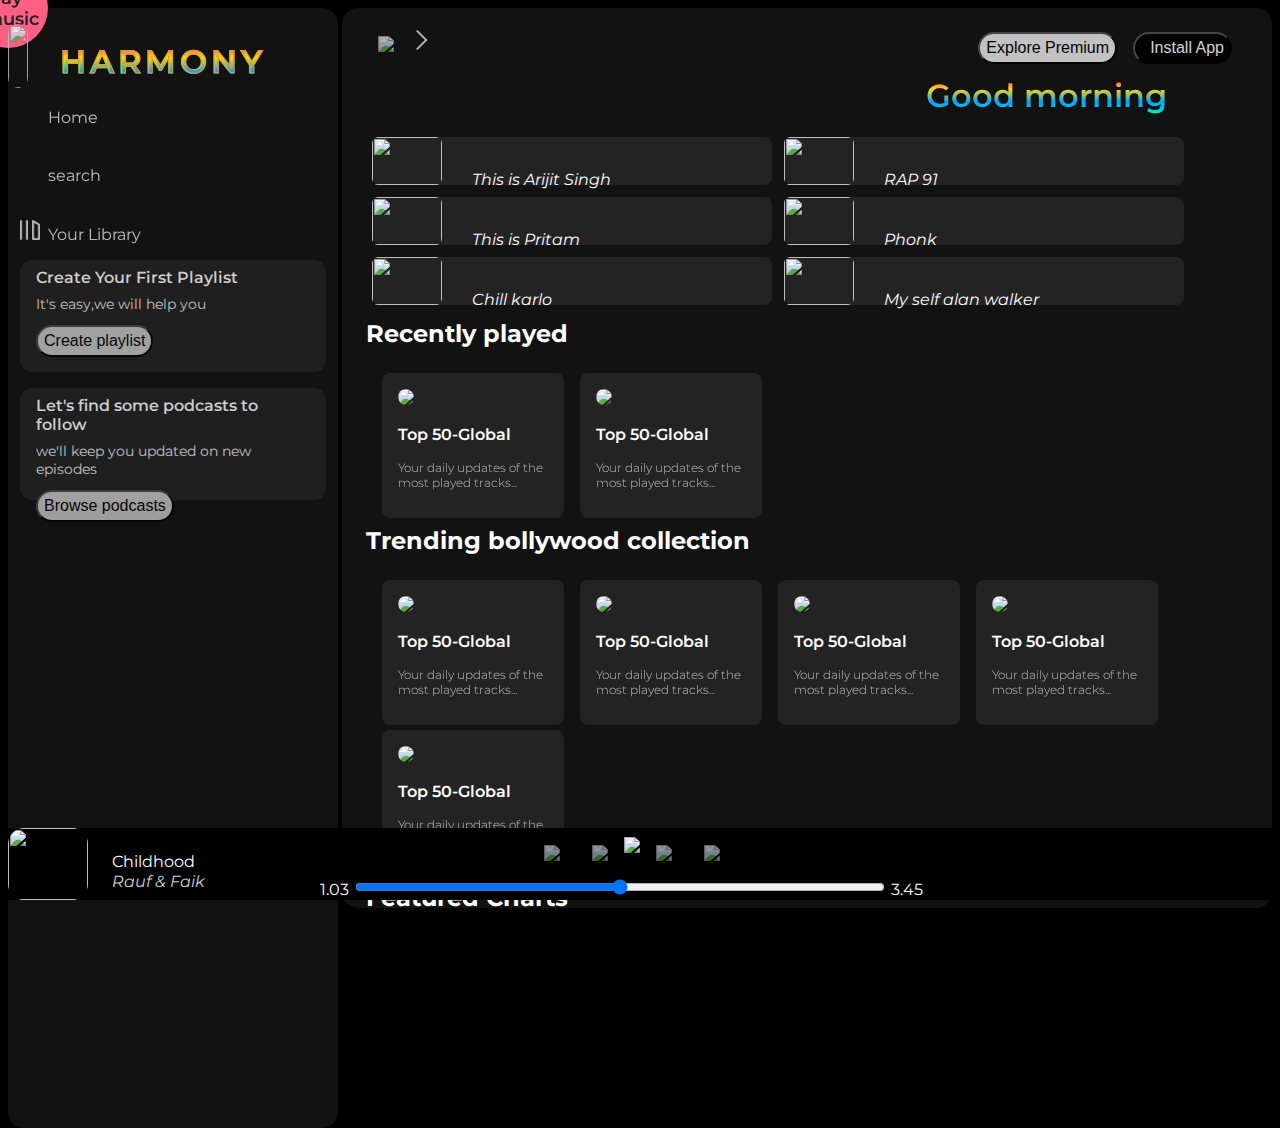
==== commit 75ef2024: "first commit" ====
--- a/index.html
+++ b/index.html
@@ -1,218 +1,253 @@
-<!DOCTYPE html>
-<html lang="en">
-
-<head>
-    <meta charset="UTF-8">
-    <link href="https://unpkg.com/aos@2.3.1/dist/aos.css" rel="stylesheet">
-
-    <meta name="viewport" content="width=device-width, initial-scale=1.0">
-    <link rel="icon" href="assets/harmony4.webp">
-    <link rel="stylesheet" href="style.css">
-    <link rel="stylesheet" href="https://cdnjs.cloudflare.com/ajax/libs/font-awesome/6.4.2/css/all.min.css"
-        integrity="sha512-z3gLpd7yknf1YoNbCzqRKc4qyor8gaKU1qmn+CShxbuBusANI9QpRohGBreCFkKxLhei6S9CQXFEbbKuqLg0DA=="
-        crossorigin="anonymous" referrerpolicy="no-referrer" />
-    <link rel="preconnect" href="https://fonts.googleapis.com">
-    <link rel="preconnect" href="https://fonts.gstatic.com" crossorigin>
-    <link href="https://fonts.googleapis.com/css2?family=Montserrat:wght@300;400;500;600;700&display=swap"
-        rel="stylesheet">
-    <title>Harmony- Web Player: Music for everyone</title>
-</head>
-
-<body>
-    <div class="main">
-        <div class="slidebar">
-            <div class="logo">
-                <div class="logo-img">
-                    <img src="assets/harmony4.webp">
-                </div>
-                <div class="logo-info">HARMONY</div>
-
-            </div>
-            <div class="nav">
-                <div class="nav-option">
-                    <i class="fa-solid fa-house"></i>
-                    <a href="#">Home</a>
-                </div>
-                <div class="nav-option">
-                    <i class="fa-solid fa-magnifying-glass"></i>
-                    <a href="#">search</a>
-                </div>
-            </div>
-            <div class="library">
-                <div class="options">
-                    <div class="lib-option">
-                        <img src="assets/library_icon.png">
-                        <a href="#">Your Library</a>
-                    </div>
-                    <div class="icons">
-                        <i class="fa-solid fa-plus"></i>
-                        <i class="fa-solid fa-arrow-right"></i>
-                    </div>
-                </div>
-                <div class="lib-boxes">
-                    <div class="box">
-                        <div class="box-p1">Create Your First Playlist</div>
-                        <div class="box-p2">It's easy,we will help you</div>
-                        <button class="badge">Create playlist</button>
-                    </div>
-                    <div class="box">
-                        <div class="box-p1">Let's find some podcasts to follow</div>
-                        <div class="box-p2">we'll keep you updated on new episodes</div>
-                        <button class="badge">Browse podcasts</button>
-                    </div>
-                </div>
-            </div>
-        </div>
-        <div class="main-content">
-            <div class="sticky-nav">
-                <div class="sticky-nav-icons">
-                    <img src="assets/backward_icon.png">
-                    <img src="assets/forward_icon.png" class="hide">
-                </div>
-                <div class="sticky-nav-options">
-                    <button class="badge hide">Explore Premium</button>
-                    <button class="badge dark-badge"><i class="fa-solid fa-circle-down"></i>Install App </button>
-                    <i class="fa-regular fa-user"></i>
-                </div>
-            </div>
-            <div class="animation">
-                <div class="greet"> Good morning </div>
-                <div class="body">
-                    <div class="color one"><img src="assets/arijitsingh.jpeg"> <i>This is Arijit Singh</i></div>
-                    <div class="color two"><img src="assets/RAP91jpeg.jpeg"> <i>RAP 91</i> </div>
-                    <div class="color three"><img src="assets/pritam.jpeg"> <i>This is Pritam</i> </div>
-                    <div class="color four"> <img src="assets/phonk.jpeg"> <i>Phonk</i> </div>
-                    <div class="color five"> <img src="assets/chill.jpeg"> <i>Chill karlo</i></div>
-                    <div class="color six"><img src="assets/alan.jpeg"> <i>My self alan walker</i></div>
-                </div>
-            </div>
-            <h2>Recently played</h2>
-            <div class="cards-container">
-                <div class="card" data-aos="fade-up">
-                    <img src="./assets/card1img.jpeg">
-                    <P class="card-tittle">Top 50-Global</P>
-                    <p class="card-info">Your daily updates of the most played tracks...</p>
-                </div>
-                <div class="card" data-aos="fade-up">
-                    <img src="assets/card5img.jpeg">
-                    <P class="card-tittle">Top 50-Global</P>
-                    <p class="card-info">Your daily updates of the most played tracks...</p>
-                </div>
-            </div>
-            <h2>Trending bollywood collection</h2>
-            <div class="cards-container">
-                <div class="card">
-                    <img src="assets/card2img.jpeg">
-                    <P class="card-tittle">Top 50-Global</P>
-                    <p class="card-info">Your daily updates of the most played tracks...</p>
-                </div>
-                <div class="card">
-                    <img src="assets/card3img.jpeg">
-                    <P class="card-tittle">Top 50-Global</P>
-                    <p class="card-info">Your daily updates of the most played tracks...</p>
-                </div>
-                <div class="card">
-                    <img src="assets/bollywoodimg.jpeg">
-                    <P class="card-tittle">Top 50-Global</P>
-                    <p class="card-info">Your daily updates of the most played tracks...</p>
-                </div>
-                <div class="card">
-                    <img src="assets/card4img.jpeg">
-                    <P class="card-tittle">Top 50-Global</P>
-                    <p class="card-info">Your daily updates of the most played tracks...</p>
-                </div>
-                <div class="card">
-                    <img src="assets/bollywoodimg1.jpeg">
-                    <P class="card-tittle">Top 50-Global</P>
-                    <p class="card-info">Your daily updates of the most played tracks...</p>
-                </div>
-            </div>
-            <h2>Featured Charts</h2>
-            <div class="cards-container">
-                <div class="card">
-                    <img src="assets/card5img.jpeg">
-                    <P class="card-tittle">Top 50-Global</P>
-                    <p class="card-info">Your daily updates of the most played tracks...</p>
-                </div>
-                <div class="card">
-                    <img src="assets/card6img.jpeg">
-                    <P class="card-tittle">Top 50-Global</P>
-                    <p class="card-info">Your daily updates of the most played tracks...</p>
-                </div>
-                <div class="card">
-                    <img src="assets/card1img.jpeg">
-                    <P class="card-tittle">Top 50-Global</P>
-                    <p class="card-info">Your daily updates of the most played tracks...</p>
-                </div>
-            </div>
-            <h2>Your favorite artists</h2>
-            <div class="cards-container">
-                <div class="card1">
-                    <img src="assets/pariesh.jpeg">
-                    <P class="card-tittle">Parmish verma</P>
-                    <p class="card-info">Artist...</p>
-                </div>
-                <div class="card1">
-                    <img src="assets/sidhu.jpeg">
-                    <P class="card-tittle">Sidhu moose wala</P>
-                    <p class="card-info">Artist...</p>
-                </div>
-                <div class="card1">
-                    <img src="assets/alanwalker1.jpeg">
-                    <P class="card-tittle">Alan walker</P>
-                    <p class="card-info">Artist...</p>
-                </div>
-                <div class="card1">
-                    <img src="assets/honey.jpeg">
-                    <P class="card-tittle">Honey singh</P>
-                    <p class="card-info">Artist...</p>
-                </div>
-            </div>
-            <div class="footer">
-                <div class="line"></div>
-            </div>
-        </div>
-        <div class="music-player">
-            <div class="album">
-                <div class="photo"> <img src="assets/childhood1.jpeg"></div>
-
-                <div class="photo-info"> Childhood<br>
-                    <i>Rauf & Faik <img src="assets/bluetick1.jpeg"></i>
-                </div>
-                <div class="like-logo">
-                    <i class="fa-regular fa-heart"></i>
-                </div>
-
-            </div>
-            <div class="player">
-                <div class="player-control">
-                    <img src="assets/player_icon1.png" class="player-control-icons">
-                    <img src="assets/player_icon2.png" class="player-control-icons">
-                    <img src="assets/player_icon3.png" class="pause-icon">
-                    <img src="assets/player_icon4.png" class="player-control-icons">
-                    <img src="assets/player_icon5.png" class="player-control-icons">
-                </div>
-                <div class="playback-bar">
-                    <span class="curr-time">1.03</span>
-                    <input type="range" min="0" max="100" class="progress-bar" step="">
-                    <span class="full-time">3.45</span>
-                </div>
-            </div>
-            <div class="controls">
-                <div class="control-icons"><i class="fa-regular fa-bookmark"></i></div>
-                <div class="control-icons"><i class="fa-solid fa-microphone-lines"></i></div>
-                <div class="control-icons"><i class="fa-brands fa-bluetooth-b"></i></div>
-                <div class="control-icons"><i class="fa-brands fa-playstation"></i></div>
-                <div class="control-icons"> <i class="fa-regular fa-file-image"></i></div>
-            </div>
-            <script src="app.js"></script>
-            <script src="https://unpkg.com/aos@2.3.1/dist/aos.js"></script>
-            <script>
-                AOS.init({
-                    offset: 100
-                });
-            </script>
-</body>
-
-
+<!DOCTYPE html>
+<html lang="en">
+
+<head>
+    <meta charset="UTF-8">
+    <link href="https://unpkg.com/aos@2.3.1/dist/aos.css" rel="stylesheet">
+
+    <meta name="viewport" content="width=device-width, initial-scale=1.0">
+    <link rel="icon" href="assets/harmony4.webp">
+    <link rel="stylesheet" href="style.css">
+    <link rel="stylesheet" href="https://cdnjs.cloudflare.com/ajax/libs/font-awesome/6.4.2/css/all.min.css"
+        integrity="sha512-z3gLpd7yknf1YoNbCzqRKc4qyor8gaKU1qmn+CShxbuBusANI9QpRohGBreCFkKxLhei6S9CQXFEbbKuqLg0DA=="
+        crossorigin="anonymous" referrerpolicy="no-referrer" />
+    <link rel="preconnect" href="https://fonts.googleapis.com">
+    <link rel="preconnect" href="https://fonts.gstatic.com" crossorigin>
+    <link href="https://fonts.googleapis.com/css2?family=Montserrat:wght@300;400;500;600;700&display=swap"
+        rel="stylesheet">
+    <title>Harmony- Web Player: Music for everyone</title>
+</head>
+
+<body>
+    <div id="main">
+        <div id="cursor">
+            <h2 title="text">play music</h2>
+        </div>
+        <div class="slidebar">
+            <div class="logo">
+                <div class="logo-img">
+                    <img src="assets/harmony4.webp">
+                </div>
+                <div class="logo-info">HARMONY</div>
+
+            </div>
+            <div class="nav">
+                <div class="nav-option">
+                    <i class="fa-solid fa-house"></i>
+                    <a href="#">Home</a>
+                </div>
+                <div class="nav-option">
+                    <i class="fa-solid fa-magnifying-glass"></i>
+                    <a href="#">search</a>
+                </div>
+            </div>
+            <div class="library">
+                <div class="options">
+                    <div class="lib-option">
+                        <img src="assets/library_icon.png">
+                        <a href="#">Your Library</a>
+                    </div>
+                    <div class="icons">
+                        <i class="fa-solid fa-plus"></i>
+                        <i class="fa-solid fa-arrow-right"></i>
+                    </div>
+                </div>
+                <div class="lib-boxes">
+                    <div class="box">
+                        <div class="box-p1">Create Your First Playlist</div>
+                        <div class="box-p2">It's easy,we will help you</div>
+                        <button class="badge">Create playlist</button>
+                    </div>
+                    <div class="box">
+                        <div class="box-p1">Let's find some podcasts to follow</div>
+                        <div class="box-p2">we'll keep you updated on new episodes</div>
+                        <button class="badge">Browse podcasts</button>
+                    </div>
+                </div>
+            </div>
+        </div>
+        <div class="main-content">
+            <div class="sticky-nav">
+                <div class="sticky-nav-icons">
+                    <img src="assets/backward_icon.png">
+                    <img src="assets/forward_icon.png" class="hide">
+                </div>
+                <div class="sticky-nav-options">
+                    <button class="badge hide">Explore Premium</button>
+                    <button class="badge dark-badge"><i class="fa-solid fa-circle-down"></i>Install App </button>
+                    <i class="fa-regular fa-user"></i>
+                </div>
+            </div>
+            <div class="animation">
+                <div class="greet"> Good morning </div>
+                <div class="body">
+                    <div class="color one"><img src="assets/arijitsingh.jpeg"> <i>This is Arijit Singh</i></div>
+                    <div class="color two"><img src="assets/RAP91jpeg.jpeg"> <i>RAP 91</i> </div>
+                    <div class="color three"><img src="assets/pritam.jpeg"> <i>This is Pritam</i> </div>
+                    <div class="color four"> <img src="assets/phonk.jpeg"> <i>Phonk</i> </div>
+                    <div class="color five"> <img src="assets/chill.jpeg"> <i>Chill karlo</i></div>
+                    <div class="color six"><img src="assets/alan.jpeg"> <i>My self alan walker</i></div>
+                </div>
+            </div>
+            <h2>Recently played</h2>
+            <div class="cards-container">
+                <div class="card">
+                    <img src="./assets/card1img.jpeg">
+                    <P class="card-tittle">Top 50-Global</P>
+                    <p class="card-info">Your daily updates of the most played tracks...</p>
+                </div>
+                <div class="card">
+                    <img src="assets/card5img.jpeg">
+                    <P class="card-tittle">Top 50-Global</P>
+                    <p class="card-info">Your daily updates of the most played tracks...</p>
+                </div>
+            </div>
+            <h2>Trending bollywood collection</h2>
+            <div class="cards-container">
+                <div class="card">
+                    <img src="assets/card2img.jpeg">
+                    <P class="card-tittle">Top 50-Global</P>
+                    <p class="card-info">Your daily updates of the most played tracks...</p>
+                </div>
+                <div class="card">
+                    <img src="assets/card3img.jpeg">
+                    <P class="card-tittle">Top 50-Global</P>
+                    <p class="card-info">Your daily updates of the most played tracks...</p>
+                </div>
+                <div class="card">
+                    <img src="assets/bollywoodimg.jpeg">
+                    <P class="card-tittle">Top 50-Global</P>
+                    <p class="card-info">Your daily updates of the most played tracks...</p>
+                </div>
+                <div class="card">
+                    <img src="assets/card4img.jpeg">
+                    <P class="card-tittle">Top 50-Global</P>
+                    <p class="card-info">Your daily updates of the most played tracks...</p>
+                </div>
+                <div class="card">
+                    <img src="assets/bollywoodimg1.jpeg">
+                    <P class="card-tittle">Top 50-Global</P>
+                    <p class="card-info">Your daily updates of the most played tracks...</p>
+                </div>
+            </div>
+            <h2>Featured Charts</h2>
+            <div class="cards-container">
+                <div class="card">
+                    <img src="assets/card5img.jpeg">
+                    <P class="card-tittle">Top 50-Global</P>
+                    <p class="card-info">Your daily updates of the most played tracks...</p>
+                </div>
+                <div class="card">
+                    <img src="assets/card6img.jpeg">
+                    <P class="card-tittle">Top 50-Global</P>
+                    <p class="card-info">Your daily updates of the most played tracks...</p>
+                </div>
+                <div class="card">
+                    <img src="assets/card1img.jpeg">
+                    <P class="card-tittle">Top 50-Global</P>
+                    <p class="card-info">Your daily updates of the most played tracks...</p>
+                </div>
+            </div>
+            <h2>Your favorite artists</h2>
+            <div class="cards-container">
+                <div class="card1">
+                    <img src="assets/pariesh.jpeg">
+                    <P class="card-tittle">Parmish verma</P>
+                    <p class="card-info">Artist...</p>
+                </div>
+                <div class="card1">
+                    <img src="assets/sidhu.jpeg">
+                    <P class="card-tittle">Sidhu moose wala</P>
+                    <p class="card-info">Artist...</p>
+                </div>
+                <div class="card1">
+                    <img src="assets/alanwalker1.jpeg">
+                    <P class="card-tittle">Alan walker</P>
+                    <p class="card-info">Artist...</p>
+                </div>
+                <div class="card1">
+                    <img src="assets/honey.jpeg">
+                    <P class="card-tittle">Honey singh</P>
+                    <p class="card-info">Artist...</p>
+                </div>
+            </div><br> <br> <br>
+            <br> <br>
+            <h2>International songs </h2>
+            <div class="cards-container">
+                <div class="card1">
+                    <img src="assets/alan.jpeg">
+                    <P class="card-tittle">Justin bieber</P>
+                    <p class="card-info">Artist...</p>
+                </div>
+                <div class="card1">
+                    <img src="assets/eminem.avif">
+                    <P class="card-tittle">Eminem</P>
+                    <p class="card-info">Artist...</p>
+                </div>
+                <div class="card1">
+                    <img src="assets/alanwalker1.jpeg">
+                    <P class="card-tittle">David gueeta</P>
+                    <p class="card-info">Artist...</p>
+                </div>
+                <div class="card1">
+                    <img src="assets/2pac.avif">
+                    <P class="card-tittle">2pac</P>
+                    <p class="card-info">Artist...</p>
+                </div>
+            </div>
+            <div class="footer">
+                <div class="line"></div>
+            </div>
+        </div>
+        <div class="music-player">
+            <div class="album">
+                <div class="photo"> <img src="assets/childhood1.jpeg"></div>
+
+                <div class="photo-info"> Childhood<br>
+                    <i>Rauf & Faik <img src="assets/bluetick1.jpeg"></i>
+                </div>
+                <div class="like-logo">
+                    <i class="fa-regular fa-heart"></i>
+                </div>
+
+            </div>
+            <div class="player">
+                <div class="player-control">
+                    <img src="assets/player_icon1.png" class="player-control-icons">
+                    <img src="assets/player_icon2.png" class="player-control-icons">
+                    <img src="assets/player_icon3.png" id="picon">
+                    <img src="assets/player_icon4.png" class="player-control-icons">
+                    <img src="assets/player_icon5.png" class="player-control-icons">
+                </div>
+                <div class="playback-bar">
+                    <span class="curr-time">1.03</span>
+                    <input type="range" min="0" max="100" class="progress-bar" step="">
+                    <span class="full-time">3.45</span>
+                </div>
+            </div>
+            <div class="controls">
+                <div class="control-icons"><i class="fa-regular fa-bookmark"></i></div>
+                <div class="control-icons"><i class="fa-solid fa-microphone-lines"></i></div>
+                <div class="control-icons"><i class="fa-brands fa-bluetooth-b"></i></div>
+                <div class="control-icons"><i class="fa-brands fa-playstation"></i></div>
+                <div class="control-icons"> <i class="fa-regular fa-file-image"></i></div>
+            </div>
+            <audio src="mp 4.mp3">
+            </audio>
+            <script src="https://cdnjs.cloudflare.com/ajax/libs/gsap/3.12.3/gsap.min.js"
+                integrity="sha512-7Au1ULjlT8PP1Ygs6mDZh9NuQD0A5prSrAUiPHMXpU6g3UMd8qesVnhug5X4RoDr35x5upNpx0A6Sisz1LSTXA=="
+                crossorigin="anonymous" referrerpolicy="no-referrer"></script>
+            <script src="https://cdnjs.cloudflare.com/ajax/libs/gsap/3.12.3/ScrollTrigger.min.js"
+                integrity="sha512-LQQDtPAueBcmGXKdOBcMkrhrtqM7xR2bVrnMtYZ8ImAZhFlIb5xrMqQ6uZviyeSB+4mYj89ta8niiCIQM1Gj0w=="
+                crossorigin="anonymous" referrerpolicy="no-referrer"></script>
+            <script src="app.js"></script>
+            <!-- <script src="https://unpkg.com/aos@2.3.1/dist/aos.js"></script>
+            <script>
+                AOS.init({
+                    offset: 100
+                });
+            </script> -->
+</body>
+
+
 </html>--- a/style.css
+++ b/style.css
@@ -1,578 +1,615 @@
-body {
-    font-family: 'Montserrat', sans-serif;
-    margin: 0;
-    background-color: black;
-    color: white;
-    overflow: hidden;
-}
-
-.main {
-    display: flex;
-    height: 100vh;
-    padding: 0.5rem;
-}
-.logo{
-    height:5.5rem;
-    width:100%;
-    border-radius:1rem;
-    margin-top:1rem;
-    display:flex;
-}
-.logo img{
-    height:90%;
-    width:90%;
-    opacity:0.8;
-    border-radius:1rem;
-    object-fit: cover;
-    
-}
-.logo img:hover{
-    opacity:1;
-    width:100%;
-    transition:1s;
-}
-
-.logo-info{
-    margin-top:1.1rem;
-    margin-left:2rem;
-    font-weight:600;
-    font-size:2rem;
-    color:transparent;
-    background: linear-gradient(#ff00d2, #fed90f, #00a2ff, #09f1b8, #ff00d2, #fed90f, #09f1b8, #ff00d2, #fed90f, #09f1b8);
-    -webkit-background-clip: text;
-    -webkit-text-fill-color: transparent;
-    background-size: 300% 300%;
-    animation: abhay 2s ease-in-out infinite;
-    -webkit-text-stroke:1px goldenrod;
-    letter-spacing:4px;
-}
-@keyframes abhay {
-    0% {
-        background-position: 0% 50%;
-    }
-
-    50% {
-        background-position: 100% 50%;
-    }
-
-    ;
-
-    100% {
-        background-position: 0% 50%;
-    }
-
-    ;
-}
-.slidebar {
-    background-color: #121212;
-    width: 340px;
-    border-radius: 1rem;
-}
-.main-content {
-    background-color: #121212;
-    flex: 1;
-    border-radius: 1em;
-    overflow: auto;
-    margin-left: 4px;
-    padding: 0 1.5rem 0 1.5rem;
-}
-
-.music-player {
-    background-color: black;
-    position: fixed;
-    bottom: 0;
-    width: 100%;
-    height: 72px;
-}
-
-a {
-    text-decoration: none;
-    color: white;
-}
-
-.nav {
-    background-color: #121212;
-    border-radius: 1rem;
-    display: flex;
-    flex-direction: column;
-    justify-content: center;
-    height: 100px;
-    padding: 0.5rem 0.75rem;
-}
-
-.nav-option {
-    line-height: 2.5rem;
-    opacity: 0.7;
-    padding: 0.5rem 0.75rem;
-}
-
-.nav-option:hover {
-    opacity: 1;
-}
-
-.nav-option i {
-    font-size: 1.25rem;
-}
-
-.nav-option a {
-    font-size: 1rem;
-    margin-left: 1rem;
-}
-
-.lib-option img {
-    height: 1.25rem;
-    width: 1.25rem;
-}
-
-.lib-option {
-    opacity: 0.7;
-}
-
-.lib-option:hover {
-    opacity: 1;
-}
-
-.lib-option a {
-    padding-left: 4px;
-
-}
-
-.library {
-    background-color: #121212;
-    height: 100%;
-    border-radius: 1rem;
-    margin-top: 0.5rem;
-    padding: 0.5rem 0.75rem;
-}
-
-.options {
-    display: flex;
-    align-items: center;
-    justify-content: space-between;
-}
-
-.icons i:hover {
-    opacity: 1;
-}
-
-.icons {
-    font-size: 1.25rem;
-}
-
-.icons i {
-    margin-right: 1rem;
-    opacity: 0.7;
-}
-
-.box {
-    height: 8rem;
-    border-radius: 0.75rem;
-    background-color: #232323;
-    margin-top: 1.4rem;
-    padding: 0.75rem 1rem;
-    opacity: 0.8;
-}
-
-.box:hover {
-    opacity: 1;
-}
-
-.box-p1 {
-    font-size: 1rem;
-    font-weight: 550;
-}
-
-.box-p2 {
-    font-size: 0.9rem;
-    margin-top: 0.5rem;
-    opacity: 0.9;
-}
-
-.badge {
-    border-radius: 2rem;
-    margin-top: 0.75rem;
-    font-size: 1rem;
-    opacity: 0.8;
-    font-weight: 540;
-    height: 2rem;
-}
-
-.outer-line {
-    height: 3rem;
-
-}
-
-.dark-badge {
-    background-color: black;
-    color: #fff;
-}
-
-.dark-badge i {
-    padding-right: 0.57rem;
-}
-
-.badge:hover {
-    opacity: 1;
-}
-
-.sticky-nav {
-    background-color: #121212;
-    position: sticky;
-    top: 0;
-    display: flex;
-    padding: 0.75rem 0 0.75rem 0;
-    align-items: center;
-    justify-content: space-between;
-    z-index: 1;
-}
-.animation:hover{
-background-color:#c6282841;
-transition:3s;
-}
-
-.sticky-nav-icons {
-    opacity: 0.7;
-}
-
-.sticky-nav-icons:hover {
-    opacity: 1;
-}
-
-.sticky-nav-icons img {
-    margin-left: 0.75rem;
-    opacity: 1;
-}
-
-.sticky-nav-options {
-    display: flex;
-    justify-content: center;
-    align-items: center;
-
-}
-
-.sticky-nav-options button {
-    margin-right: 1rem;
-}
-
-@media(max-width:1000px) {
-    .hide {
-        display: none;
-    }
-}
-
-.card {
-    background-color: #232323;
-    width: 150px;
-    border-radius: 0.5rem;
-    padding: 1rem;
-    margin-left: 1rem;
-    margin-top: 0.3rem;
-}
-
-.card img {
-    border-radius: 0.5rem;
-    width: 100%;
-    overflow: hidden;
-}
-
-.cards-container {
-    display: flex;
-    flex-wrap: wrap;
-}
-
-.card-info {
-    opacity: 0.7;
-    font-weight: 280;
-    font-size: 0.76rem;
-}
-
-.card-tittle {
-    font-weight: 600;
-}
-
-.card:hover {
-    opacity: 0.7;
-}
-
-.card1:hover {
-    opacity: 0.7;
-}
-
-.card1 {
-    background-color: #232323;
-    width: 150px;
-    height: 150px;
-    border-radius: 0.5rem;
-    padding: 1rem;
-    margin-left: 1rem;
-    margin-top: 0.3rem;
-}
-
-.card1 img {
-    object-fit: cover;
-    border-radius: 50%;
-    width: 100%;
-    height: 100%;
-}
-
-.greet {
-    font-weight: 600;
-    background: linear-gradient(#ff00d2, #fed90f, #00a2ff, #09f1b8, #ff00d2, #fed90f, #09f1b8, #ff00d2, #fed90f, #09f1b8);
-    -webkit-background-clip: text;
-    -webkit-text-fill-color: transparent;
-    background-size: 300% 300%;
-    animation: gradient 2s ease-in-out infinite;
-    width: 350px;
-    font-size: 2rem;
-    margin-left:35rem;
-}
-
-@keyframes gradient {
-    0% {
-        background-position: 0% 50%;
-    }
-
-    50% {
-        background-position: 100% 50%;
-    }
-
-    ;
-
-    100% {
-        background-position: 0% 50%;
-    }
-
-    ;
-}
-
-.color {
-    width: 25rem;
-    height: 3rem;
-    background-color: rgba(128, 128, 128, 0.151);
-    color: white;
-    margin: 6px;
-    border-radius: 0.5rem;
-}
-
-.body {
-    display: flex;
-    flex-wrap: wrap;
-    margin-top: 1rem;
-}
-
-.animation {
-    border-radius: 0.8rem;
-}
-
-.one:hover {
-    background-color: blueviolet;
-    transition: 2s;
-    font-size: 1.2rem;
-
-}
-
-.two:hover {
-    background-color: #00a2ff88;
-    transition: 2s;
-    font-size: 1.2rem;
-}
-
-.three:hover {
-    background-color: #feda0f4f;
-    transition: 2s;
-    font-size: 1.2rem;
-}
-
-.four:hover {
-    background-color: rgba(137, 43, 226, 0.646);
-    transition: 2s;
-    font-size: 1.2rem;
-}
-
-.five:hover {
-    background-color: #09f1b757;
-    transition: 2s;
-    font-size: 1.2rem;
-}
-
-.six:hover {
-    background-color: grey;
-    transition: 2s;
-    font-size: 1.2rem;
-}
-
-.one img {
-    object-fit: cover;
-    height: 100%;
-    width: 70px;
-    border-radius: 0.4rem;
-}
-
-.two img {
-    object-fit: cover;
-    height: 100%;
-    width: 70px;
-    border-radius: 0.4rem;
-}
-
-.three img {
-    object-fit: cover;
-    height: 100%;
-    width: 70px;
-    border-radius: 0.4rem;
-}
-
-.four img {
-    object-fit: cover;
-    height: 100%;
-    width: 70px;
-    border-radius: 0.4rem;
-}
-
-.five img {
-    object-fit: cover;
-    height: 100%;
-    width: 70px;
-    border-radius: 0.4rem;
-}
-
-.six img {
-    object-fit: cover;
-    height: 100%;
-    width: 70px;
-    border-radius: 0.4rem;
-}
-
-.one i {
-    margin-left: 1.6rem;
-}
-
-.two i {
-    margin-left: 1.6rem;
-}
-
-.three i {
-    margin-left: 1.6rem;
-}
-
-.four i {
-    margin-left: 1.6rem;
-}
-
-.five i {
-    margin-left: 1.6rem;
-}
-
-.six i {
-    margin-left: 1.6rem;
-}
-
-.footer {
-    height: 300px;
-    display: flex;
-    justify-content: center;
-    align-items: center;
-}
-
-.line {
-    height: 30%;
-    width: 92%;
-    border-top: 1px solid white;
-    opacity: 0.2;
-}
-
-.music-player {
-    display: flex;
-    justify-content: center;
-    align-items: center;
-}
-
-.album {
-    width: 25%;
-    height: 100%;
-    display: flex;
-}
-
-.photo {
-    height: 100%;
-    width: 5rem;
-}
-
-.photo img {
-    height: 100%;
-    width: 5rem;
-    border-radius: 1rem;
-    object-fit: cover;
-}
-
-.photo-info {
-    margin: 1.5rem;
-}
-
-.photo-info i {
-    opacity: 0.8;
-}
-
-.photo-info i img {
-    height: 1rem;
-    width: 1rem;
-    border-radius: 50%;
-    object-fit: cover;
-    opacity: 1;
-
-}
-
-.like-logo {
-    margin-top: 2.5rem;
-    margin-left: 2rem;
-    font-size: 1.3rem;
-}
-
-.like-logo i {
-    opacity: 0.7;
-}
-
-.player {
-    width: 50%;
-}
-
-.player-control {
-    display: flex;
-    justify-content: center;
-    align-items: center;
-}
-
-.player-control-icons {
-    height: 1rem;
-    margin: 1rem;
-    opacity: 0.6;
-}
-
-.pause-icon {
-    height: 2rem;
-
-}
-
-.player-control-icons:hover {
-    opacity: 1;
-}
-
-.progress-bar {
-    width: 85%;
-}
-
-.controls {
-    width: 25%;
-    display: flex;
-    margin-left: 2rem;
-}
-
-.control-icons {
-    opacity: 0.7;
-    font-size: 1.4rem;
-    margin: 0.7rem;
-}
-
-.control-icons:hover {
-    opacity: 1;
-}
+body {
+    font-family: 'Montserrat', sans-serif;
+    margin: 0;
+    background-color: black;
+    color: white;
+    overflow: hidden;
+}
+
+.wish {
+    height: 100%;
+    width: 100%;
+}
+
+#main {
+    display: flex;
+    height: 100vh;
+    padding: 0.5rem;
+}
+
+.logo {
+    height: 4rem;
+    width: 100%;
+    border-radius: 1rem;
+    margin-top: 1rem;
+    display: flex;
+}
+
+.logo img {
+    height: 100%;
+    width: 100%;
+    opacity: 0.8;
+    border-radius: 0.8rem;
+    object-fit: cover;
+
+}
+
+.logo img:hover {
+    opacity: 1;
+    width: 100%;
+    transition: 1s;
+}
+
+.logo-info {
+    margin-top: 1.1rem;
+    margin-left: 2rem;
+    font-weight: 600;
+    font-size: 2rem;
+    color: transparent;
+    background: linear-gradient(#ff00d2, #fed90f, #00a2ff, #09f1b8, #ff00d2, #fed90f, #09f1b8, #ff00d2, #fed90f, #09f1b8);
+    -webkit-background-clip: text;
+    -webkit-text-fill-color: transparent;
+    background-size: 300% 300%;
+    animation: abhay 2s ease-in-out infinite;
+    -webkit-text-stroke: 1px goldenrod;
+    letter-spacing: 4px;
+}
+
+@keyframes abhay {
+    0% {
+        background-position: 0% 50%;
+    }
+
+    50% {
+        background-position: 100% 50%;
+    }
+
+    ;
+
+    100% {
+        background-position: 0% 50%;
+    }
+
+    ;
+}
+
+.slidebar {
+    background-color: #121212;
+    width: 330px;
+    border-radius: 1rem;
+}
+
+.main-content {
+    background-color: #121212;
+    flex: 1;
+    border-radius: 1em;
+    overflow: auto;
+    margin-left: 4px;
+    padding: 0 1.5rem 0 1.5rem;
+}
+
+.music-player {
+    background-color: black;
+    position: fixed;
+    bottom: 0;
+    width: 100%;
+    height: 72px;
+}
+
+a {
+    text-decoration: none;
+    color: white;
+}
+
+.nav {
+    background-color: #121212;
+    border-radius: 1rem;
+    display: flex;
+    flex-direction: column;
+    justify-content: center;
+    height: 100px;
+    padding: 0.5rem 0.75rem;
+}
+
+.nav-option {
+    line-height: 2.5rem;
+    opacity: 0.7;
+    padding: 0.5rem 0.75rem;
+}
+
+.nav-option:hover {
+    opacity: 1;
+}
+
+.nav-option i {
+    font-size: 1.25rem;
+}
+
+.nav-option a {
+    font-size: 1rem;
+    margin-left: 1rem;
+}
+
+.lib-option img {
+    height: 1.25rem;
+    width: 1.25rem;
+}
+
+.lib-option {
+    opacity: 0.7;
+}
+
+.lib-option:hover {
+    opacity: 1;
+}
+
+.lib-option a {
+    padding-left: 4px;
+
+}
+
+.library {
+    background-color: #121212;
+    height: 100%;
+    border-radius: 1rem;
+    margin-top: 0.5rem;
+    padding: 0.5rem 0.75rem;
+}
+
+.options {
+    display: flex;
+    position: sticky;
+    align-items: center;
+    justify-content: space-between;
+}
+
+.icons i:hover {
+    opacity: 1;
+}
+
+.icons {
+    font-size: 1.25rem;
+}
+
+.icons i {
+    margin-right: 1rem;
+    opacity: 0.7;
+}
+
+.box {
+    height: 6rem;
+    border-radius: 0.75rem;
+    background-color: #232323;
+    margin-top: 1rem;
+    padding: 0.5rem 1rem;
+    opacity: 0.8;
+}
+
+.box:hover {
+    opacity: 1;
+}
+
+.box-p1 {
+    font-size: 1rem;
+    font-weight: 550;
+}
+
+.box-p2 {
+    font-size: 0.9rem;
+    margin-top: 0.5rem;
+    opacity: 0.9;
+}
+
+.badge {
+    border-radius: 2rem;
+    margin-top: 0.75rem;
+    font-size: 1rem;
+    opacity: 0.8;
+    font-weight: 540;
+    height: 2rem;
+}
+
+.outer-line {
+    height: 3rem;
+
+}
+
+.dark-badge {
+    background-color: black;
+    color: #fff;
+}
+
+.dark-badge i {
+    padding-right: 0.57rem;
+}
+
+.badge:hover {
+    opacity: 1;
+}
+
+.sticky-nav {
+    background-color: #121212;
+    position: sticky;
+    top: 0;
+    display: flex;
+    padding: 0.75rem 0 0.75rem 0;
+    align-items: center;
+    justify-content: space-between;
+    z-index: 1;
+}
+
+.animation:hover {
+    background-color: #c6282841;
+    transition: 3s;
+}
+
+.sticky-nav-icons {
+    opacity: 0.7;
+}
+
+.sticky-nav-icons:hover {
+    opacity: 1;
+}
+
+.sticky-nav-icons img {
+    margin-left: 0.75rem;
+    opacity: 1;
+}
+
+.sticky-nav-options {
+    display: flex;
+    justify-content: center;
+    align-items: center;
+
+}
+
+.sticky-nav-options button {
+    margin-right: 1rem;
+}
+
+@media(max-width:1000px) {
+    .hide {
+        display: none;
+    }
+}
+
+.card {
+    background-color: #232323;
+    width: 150px;
+    border-radius: 0.5rem;
+    padding: 1rem;
+    margin-left: 1rem;
+    margin-top: 0.3rem;
+}
+
+.card img {
+    border-radius: 0.5rem;
+    width: 100%;
+    overflow: hidden;
+}
+
+.cards-container {
+    display: flex;
+    flex-wrap: wrap;
+}
+
+.card-info {
+    opacity: 0.7;
+    font-weight: 280;
+    font-size: 0.76rem;
+}
+
+.card-tittle {
+    font-weight: 600;
+}
+
+.card:hover {
+    opacity: 0.7;
+}
+
+h2 {
+    margin-top: 0.5rem;
+}
+
+.card1:hover {
+    opacity: 0.7;
+}
+
+.card1 {
+    background-color: #232323;
+    width: 150px;
+    height: 150px;
+    border-radius: 0.5rem;
+    padding: 1rem;
+    margin-left: 1rem;
+    margin-top: 0.3rem;
+}
+
+.card1 img {
+    object-fit: cover;
+    border-radius: 50%;
+    width: 100%;
+    height: 100%;
+}
+
+.greet {
+    font-weight: 600;
+    background: linear-gradient(#ff00d2, #fed90f, #00a2ff, #09f1b8, #ff00d2, #fed90f, #09f1b8, #ff00d2, #fed90f, #09f1b8);
+    -webkit-background-clip: text;
+    -webkit-text-fill-color: transparent;
+    background-size: 300% 300%;
+    animation: gradient 2s ease-in-out infinite;
+    width: 350px;
+    font-size: 2rem;
+    margin-left: 35rem;
+}
+
+@keyframes gradient {
+    0% {
+        background-position: 0% 50%;
+    }
+
+    50% {
+        background-position: 100% 50%;
+    }
+
+    ;
+
+    100% {
+        background-position: 0% 50%;
+    }
+
+    ;
+}
+
+.color {
+    width: 25rem;
+    height: 3rem;
+    background-color: rgba(128, 128, 128, 0.151);
+    color: white;
+    margin: 6px;
+    border-radius: 0.5rem;
+}
+
+.body {
+    display: flex;
+    flex-wrap: wrap;
+    margin-top: 1rem;
+}
+
+.animation {
+    border-radius: 0.8rem;
+}
+
+.one:hover {
+    background-color: blueviolet;
+    transition: 2s;
+    font-size: 1.2rem;
+
+}
+
+.two:hover {
+    background-color: #00a2ff88;
+    transition: 2s;
+    font-size: 1.2rem;
+}
+
+.three:hover {
+    background-color: #feda0f4f;
+    transition: 2s;
+    font-size: 1.2rem;
+}
+
+.four:hover {
+    background-color: rgba(137, 43, 226, 0.646);
+    transition: 2s;
+    font-size: 1.2rem;
+}
+
+.five:hover {
+    background-color: #09f1b757;
+    transition: 2s;
+    font-size: 1.2rem;
+}
+
+.six:hover {
+    background-color: grey;
+    transition: 2s;
+    font-size: 1.2rem;
+}
+
+.one img {
+    object-fit: cover;
+    height: 100%;
+    width: 70px;
+    border-radius: 0.4rem;
+}
+
+.two img {
+    object-fit: cover;
+    height: 100%;
+    width: 70px;
+    border-radius: 0.4rem;
+}
+
+.three img {
+    object-fit: cover;
+    height: 100%;
+    width: 70px;
+    border-radius: 0.4rem;
+}
+
+.four img {
+    object-fit: cover;
+    height: 100%;
+    width: 70px;
+    border-radius: 0.4rem;
+}
+
+.five img {
+    object-fit: cover;
+    height: 100%;
+    width: 70px;
+    border-radius: 0.4rem;
+}
+
+.six img {
+    object-fit: cover;
+    height: 100%;
+    width: 70px;
+    border-radius: 0.4rem;
+}
+
+.one i {
+    margin-left: 1.6rem;
+}
+
+.two i {
+    margin-left: 1.6rem;
+}
+
+.three i {
+    margin-left: 1.6rem;
+}
+
+.four i {
+    margin-left: 1.6rem;
+}
+
+.five i {
+    margin-left: 1.6rem;
+}
+
+.six i {
+    margin-left: 1.6rem;
+}
+
+.footer {
+    height: 300px;
+    display: flex;
+    justify-content: center;
+    align-items: center;
+}
+
+.line {
+    height: 30%;
+    width: 92%;
+    border-top: 1px solid white;
+    opacity: 0.2;
+}
+
+.music-player {
+    display: flex;
+    justify-content: center;
+    align-items: center;
+}
+
+.album {
+    width: 25%;
+    height: 100%;
+    display: flex;
+}
+
+.photo {
+    height: 100%;
+    width: 5rem;
+}
+
+.photo img {
+    height: 100%;
+    width: 5rem;
+    border-radius: 1rem;
+    object-fit: cover;
+}
+
+.photo-info {
+    margin: 1.5rem;
+}
+
+.photo-info i {
+    opacity: 0.8;
+}
+
+.photo-info i img {
+    height: 1rem;
+    width: 1rem;
+    border-radius: 50%;
+    object-fit: cover;
+    opacity: 1;
+
+}
+
+.like-logo {
+    margin-top: 2.5rem;
+    margin-left: 2rem;
+    font-size: 1.3rem;
+}
+
+.like-logo i {
+    opacity: 0.7;
+}
+
+.player {
+    width: 50%;
+}
+
+.player-control {
+    display: flex;
+    justify-content: center;
+    align-items: center;
+}
+
+.player-control-icons {
+    height: 1rem;
+    margin: 1rem;
+    opacity: 0.6;
+}
+
+#picon {
+    height: 2rem;
+
+}
+
+.player-control-icons:hover {
+    opacity: 1;
+}
+
+.progress-bar {
+    width: 85%;
+}
+
+.controls {
+    width: 25%;
+    display: flex;
+    margin-left: 2rem;
+}
+
+.control-icons {
+    opacity: 0.7;
+    font-size: 1.4rem;
+    margin: 0.7rem;
+}
+
+.control-icons:hover {
+    opacity: 1;
+}
+
+#cursor {
+    height: 5rem;
+    width: 5rem;
+    background-color: #ff5f83;
+    border-radius: 50%;
+    position: fixed;
+    display: flex;
+    justify-content: center;
+    transform: translate(-50%,-50%);
+    align-items: center;
+}
+
+#cursor h2 {
+    font-size: 1.1rem;
+    font-weight: 600;
+    padding-left: 1rem;
+    color: #232323;
+    padding-top: 0.4rem
+}